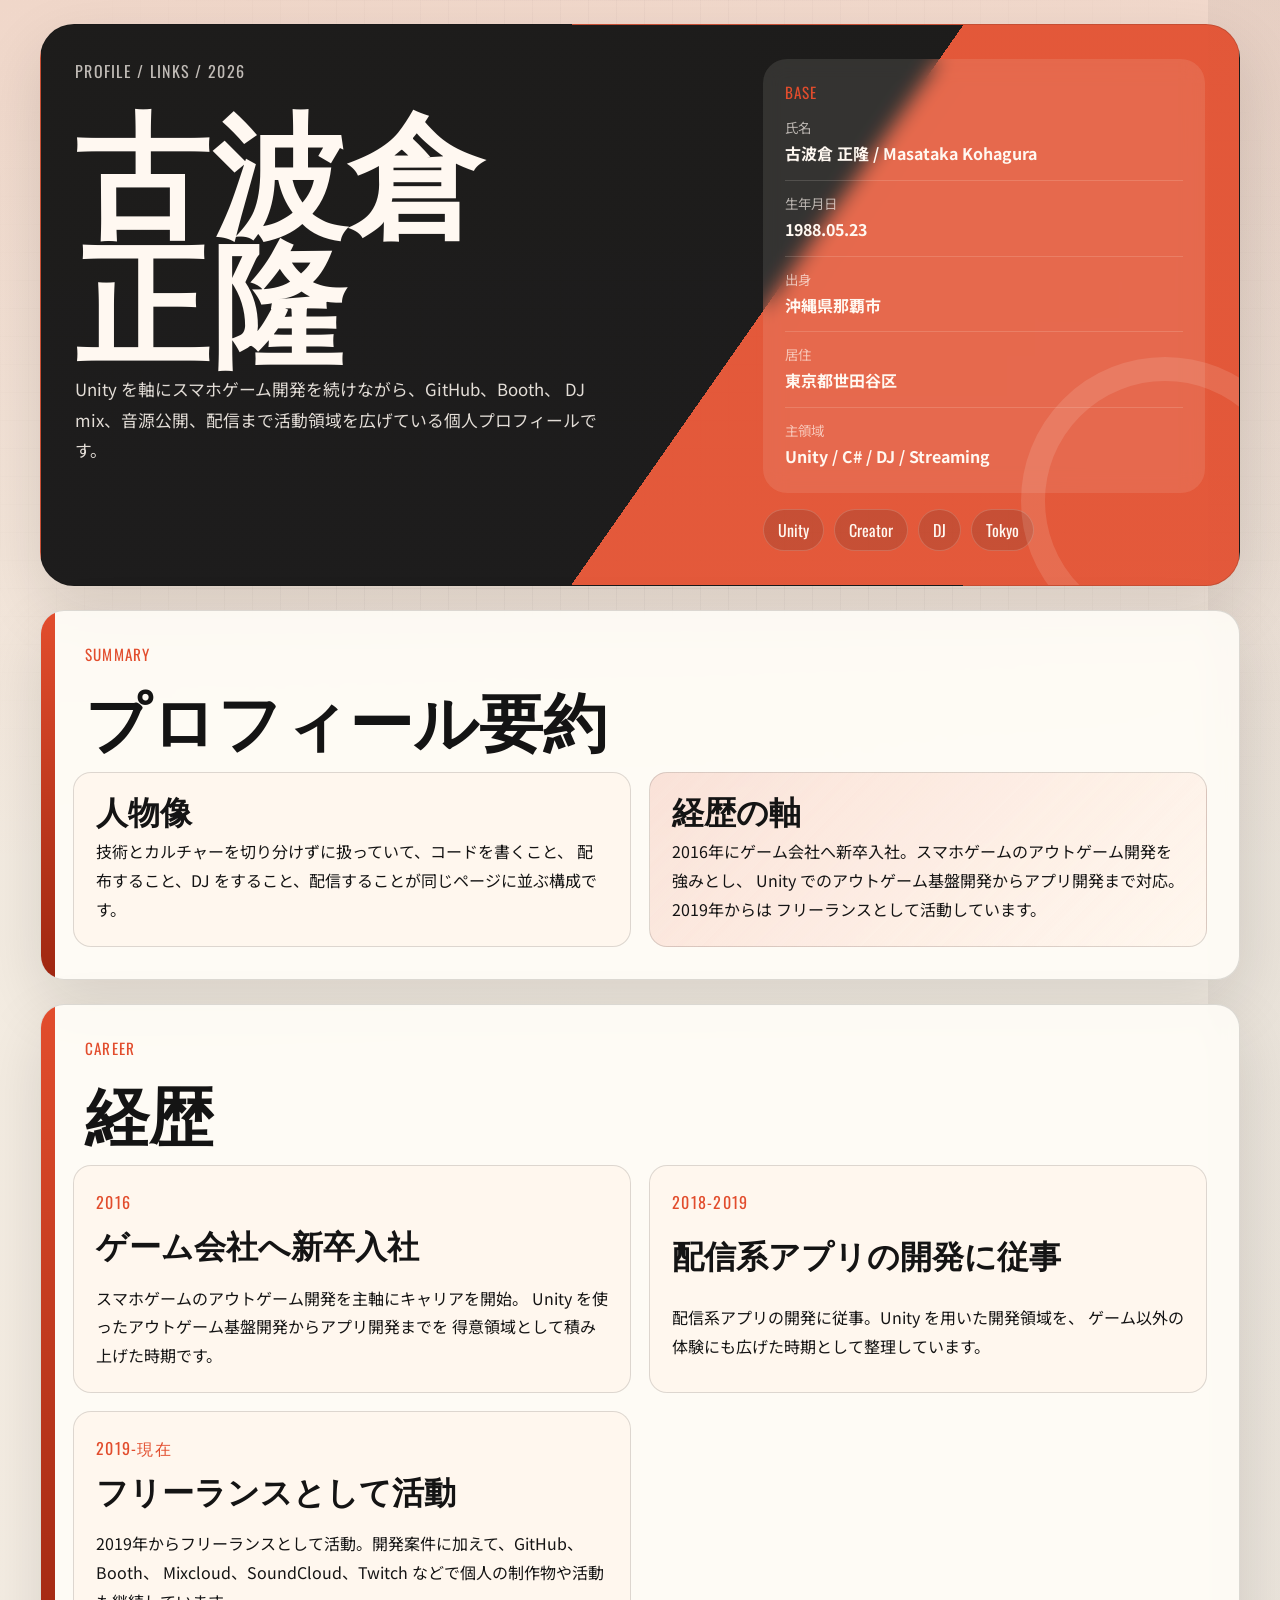
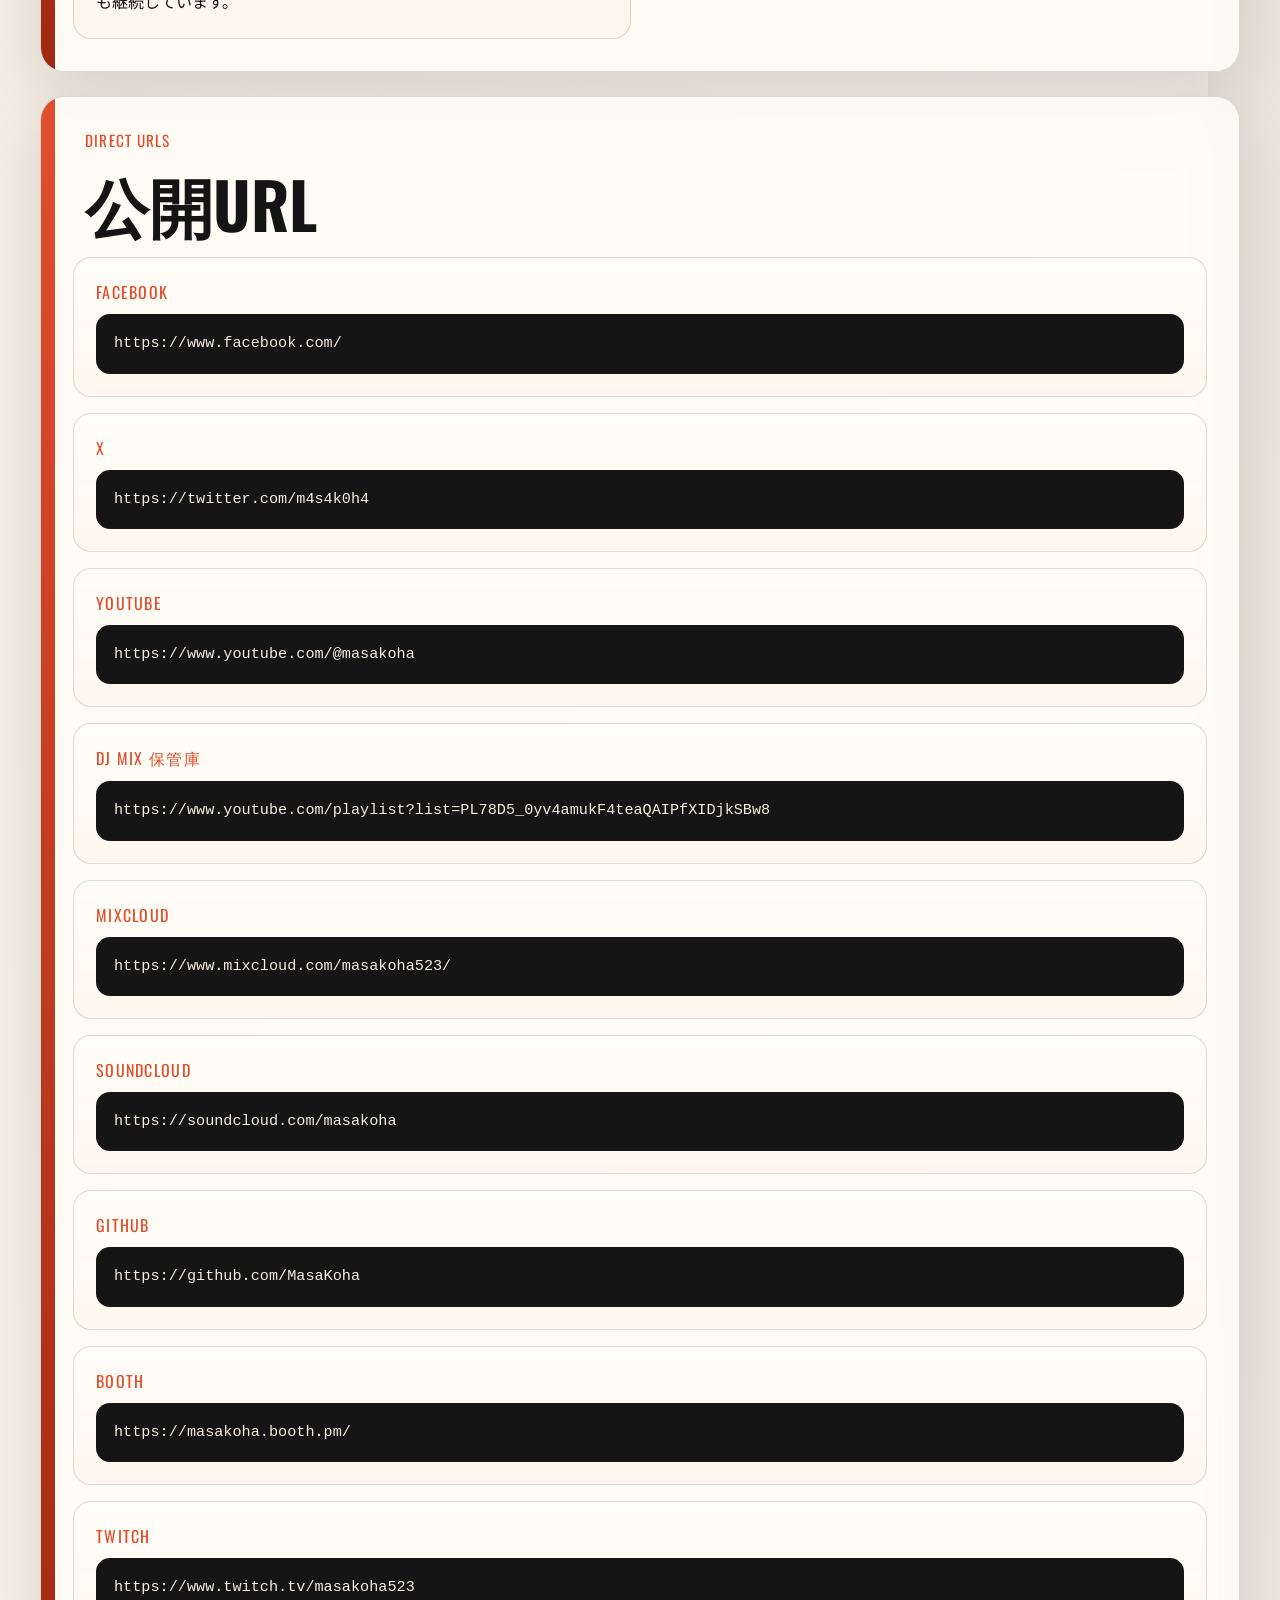
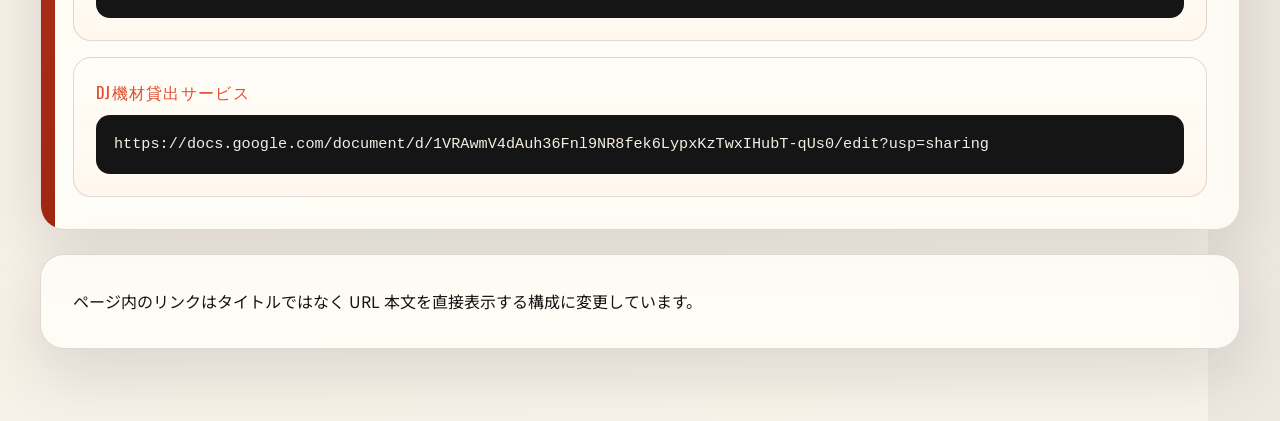
==== index.html @ 9b164da9 "Remove company names from career copy" ====
<!DOCTYPE html>
<html lang="ja">
  <head>
    <meta charset="UTF-8" />
    <meta name="viewport" content="width=device-width, initial-scale=1.0" />
    <title>古波倉正隆 | Profile & URLs</title>
    <meta
      name="description"
      content="古波倉正隆さんのプロフィール、経歴、公開URLを直接掲載したシングルページです。"
    />
    <link rel="preconnect" href="https://fonts.googleapis.com" />
    <link rel="preconnect" href="https://fonts.gstatic.com" crossorigin />
    <link
      href="https://fonts.googleapis.com/css2?family=Oswald:wght@400;500;700&family=Noto+Sans+JP:wght@400;500;700&display=swap"
      rel="stylesheet"
    />
    <script>
      document.documentElement.classList.add("js-motion");
    </script>
    <link rel="stylesheet" href="./styles.css" />
  </head>
  <body>
    <div class="page-shell">
      <header class="hero reveal">
        <div class="hero-mark">
          <p class="hero-kicker">PROFILE / LINKS / 2026</p>
          <h1>古波倉<br />正隆</h1>
          <p class="hero-copy">
            Unity を軸にスマホゲーム開発を続けながら、GitHub、Booth、
            DJ mix、音源公開、配信まで活動領域を広げている個人プロフィールです。
          </p>
        </div>
        <div class="hero-side">
          <div class="fact-panel">
            <p class="panel-label">Base</p>
            <ul class="fact-list">
              <li><span>氏名</span><strong>古波倉 正隆 / Masataka Kohagura</strong></li>
              <li><span>生年月日</span><strong>1988.05.23</strong></li>
              <li><span>出身</span><strong>沖縄県那覇市</strong></li>
              <li><span>居住</span><strong>東京都世田谷区</strong></li>
              <li><span>主領域</span><strong>Unity / C# / DJ / Streaming</strong></li>
            </ul>
          </div>
          <div class="badge-row" aria-label="活動タグ">
            <span>Unity</span>
            <span>Creator</span>
            <span>DJ</span>
            <span>Tokyo</span>
          </div>
        </div>
      </header>

      <main>
        <section class="split-section reveal">
          <div class="section-heading">
            <p class="panel-label">Summary</p>
            <h2>プロフィール要約</h2>
          </div>
          <div class="summary-blocks">
            <article class="note-card">
              <h3>人物像</h3>
              <p>
                技術とカルチャーを切り分けずに扱っていて、コードを書くこと、
                配布すること、DJ をすること、配信することが同じページに並ぶ構成です。
              </p>
            </article>
            <article class="note-card accent-card">
              <h3>経歴の軸</h3>
              <p>
                2016年にゲーム会社へ新卒入社。スマホゲームのアウトゲーム開発を強みとし、
                Unity でのアウトゲーム基盤開発からアプリ開発まで対応。2019年からは
                フリーランスとして活動しています。
              </p>
            </article>
          </div>
        </section>

        <section id="career" class="career-section reveal">
          <div class="section-heading">
            <p class="panel-label">Career</p>
            <h2>経歴</h2>
          </div>
          <div class="career-grid">
            <article class="career-card">
              <p class="career-year">2016</p>
              <h3>ゲーム会社へ新卒入社</h3>
              <p>
                スマホゲームのアウトゲーム開発を主軸にキャリアを開始。
                Unity を使ったアウトゲーム基盤開発からアプリ開発までを
                得意領域として積み上げた時期です。
              </p>
            </article>
            <article class="career-card">
              <p class="career-year">2018-2019</p>
              <h3>配信系アプリの開発に従事</h3>
              <p>
                配信系アプリの開発に従事。Unity を用いた開発領域を、
                ゲーム以外の体験にも広げた時期として整理しています。
              </p>
            </article>
            <article class="career-card">
              <p class="career-year">2019-現在</p>
              <h3>フリーランスとして活動</h3>
              <p>
                2019年からフリーランスとして活動。開発案件に加えて、GitHub、Booth、
                Mixcloud、SoundCloud、Twitch などで個人の制作物や活動も継続しています。
              </p>
            </article>
          </div>
        </section>

        <section id="urls" class="url-section reveal">
          <div class="section-heading">
            <p class="panel-label">Direct URLs</p>
            <h2>公開URL</h2>
          </div>
          <div class="url-list">
            <article class="url-card">
              <p class="url-label">Facebook</p>
              <a href="https://www.facebook.com/" target="_blank" rel="noreferrer">
                https://www.facebook.com/
              </a>
            </article>
            <article class="url-card">
              <p class="url-label">X</p>
              <a href="https://twitter.com/m4s4k0h4" target="_blank" rel="noreferrer">
                https://twitter.com/m4s4k0h4
              </a>
            </article>
            <article class="url-card">
              <p class="url-label">YouTube</p>
              <a href="https://www.youtube.com/@masakoha" target="_blank" rel="noreferrer">
                https://www.youtube.com/@masakoha
              </a>
            </article>
            <article class="url-card">
              <p class="url-label">DJ mix 保管庫</p>
              <a
                href="https://www.youtube.com/playlist?list=PL78D5_0yv4amukF4teaQAIPfXIDjkSBw8"
                target="_blank"
                rel="noreferrer"
              >
                https://www.youtube.com/playlist?list=PL78D5_0yv4amukF4teaQAIPfXIDjkSBw8
              </a>
            </article>
            <article class="url-card">
              <p class="url-label">Mixcloud</p>
              <a href="https://www.mixcloud.com/masakoha523/" target="_blank" rel="noreferrer">
                https://www.mixcloud.com/masakoha523/
              </a>
            </article>
            <article class="url-card">
              <p class="url-label">SoundCloud</p>
              <a href="https://soundcloud.com/masakoha" target="_blank" rel="noreferrer">
                https://soundcloud.com/masakoha
              </a>
            </article>
            <article class="url-card">
              <p class="url-label">GitHub</p>
              <a href="https://github.com/MasaKoha" target="_blank" rel="noreferrer">
                https://github.com/MasaKoha
              </a>
            </article>
            <article class="url-card">
              <p class="url-label">Booth</p>
              <a href="https://masakoha.booth.pm/" target="_blank" rel="noreferrer">
                https://masakoha.booth.pm/
              </a>
            </article>
            <article class="url-card">
              <p class="url-label">Twitch</p>
              <a href="https://www.twitch.tv/masakoha523" target="_blank" rel="noreferrer">
                https://www.twitch.tv/masakoha523
              </a>
            </article>
            <article class="url-card">
              <p class="url-label">DJ機材貸出サービス</p>
              <a
                href="https://docs.google.com/document/d/1VRAwmV4dAuh36Fnl9NR8fek6LypxKzTwxIHubT-qUs0/edit?usp=sharing"
                target="_blank"
                rel="noreferrer"
              >
                https://docs.google.com/document/d/1VRAwmV4dAuh36Fnl9NR8fek6LypxKzTwxIHubT-qUs0/edit?usp=sharing
              </a>
            </article>
          </div>
        </section>
      </main>

      <footer class="footer reveal">
        <p>ページ内のリンクはタイトルではなく URL 本文を直接表示する構成に変更しています。</p>
      </footer>
    </div>

    <script src="./script.js"></script>
  </body>
</html>
---- styles.css ----
:root {
  --bg: #f2eadf;
  --paper: #fff7ee;
  --paper-strong: #fffdf8;
  --ink: #141414;
  --muted: #4f4a44;
  --line: rgba(20, 20, 20, 0.14);
  --signal: #e24d2d;
  --signal-dark: #9f2711;
  --shadow: 0 24px 64px rgba(20, 20, 20, 0.12);
  --radius-xl: 34px;
  --radius-lg: 24px;
  --radius-md: 18px;
}

* {
  box-sizing: border-box;
}

html {
  scroll-behavior: smooth;
}

body {
  margin: 0;
  min-height: 100vh;
  font-family: "Noto Sans JP", sans-serif;
  color: var(--ink);
  background:
    linear-gradient(90deg, transparent 0, transparent calc(100% - 72px), rgba(20, 20, 20, 0.05) calc(100% - 72px), rgba(20, 20, 20, 0.05) 100%),
    linear-gradient(180deg, rgba(226, 77, 45, 0.12), transparent 24%),
    linear-gradient(135deg, var(--bg), #f9f3eb);
}

body::before {
  content: "";
  position: fixed;
  inset: 0;
  background:
    linear-gradient(rgba(20, 20, 20, 0.03) 1px, transparent 1px),
    linear-gradient(90deg, rgba(20, 20, 20, 0.03) 1px, transparent 1px);
  background-size: 28px 28px;
  mask-image: radial-gradient(circle at center, black 42%, transparent 92%);
  pointer-events: none;
}

a {
  color: inherit;
}

.page-shell {
  width: min(1200px, calc(100% - 32px));
  margin: 0 auto;
  padding: 24px 0 72px;
}

.js-motion .reveal {
  opacity: 0;
  transform: translateY(28px);
  transition:
    opacity 700ms ease,
    transform 700ms ease;
}

.js-motion .reveal.is-visible {
  opacity: 1;
  transform: translateY(0);
}

.hero,
.split-section,
.career-section,
.url-section,
.footer {
  position: relative;
  overflow: hidden;
  border: 1px solid var(--line);
  box-shadow: var(--shadow);
}

.hero {
  display: grid;
  grid-template-columns: minmax(0, 1.2fr) minmax(300px, 0.8fr);
  gap: 24px;
  padding: 34px;
  border-radius: var(--radius-xl);
  background:
    linear-gradient(125deg, rgba(20, 20, 20, 0.96) 0 58%, rgba(226, 77, 45, 0.92) 58% 100%);
  color: #fff8f1;
}

.hero::after {
  content: "";
  position: absolute;
  right: -70px;
  bottom: -60px;
  width: 240px;
  height: 240px;
  border: 24px solid rgba(255, 248, 241, 0.12);
  border-radius: 50%;
}

.hero-mark {
  display: grid;
  gap: 18px;
  align-content: start;
}

.hero-kicker,
.panel-label,
.career-year,
.url-label {
  margin: 0;
  font-family: "Oswald", sans-serif;
  letter-spacing: 0.08em;
  text-transform: uppercase;
}

.hero-kicker {
  font-size: 1rem;
  color: rgba(255, 248, 241, 0.72);
}

h1,
h2,
h3 {
  margin: 0;
  font-family: "Oswald", sans-serif;
  line-height: 0.95;
  text-transform: uppercase;
}

h1 {
  font-size: clamp(4rem, 12vw, 8.4rem);
  letter-spacing: 0.02em;
}

h2 {
  font-size: clamp(2.2rem, 6vw, 4rem);
}

h3 {
  font-size: clamp(1.3rem, 2.5vw, 2rem);
}

.hero-copy,
.fact-list strong,
.note-card p,
.career-card p,
.url-card a,
.footer p {
  margin: 0;
  line-height: 1.8;
}

.hero-copy {
  max-width: 34rem;
  font-size: 1.05rem;
  color: rgba(255, 248, 241, 0.88);
}

.hero-side {
  display: grid;
  align-content: start;
  gap: 16px;
}

.fact-panel {
  padding: 22px;
  border-radius: var(--radius-lg);
  background: rgba(255, 248, 241, 0.1);
  backdrop-filter: blur(10px);
}

.panel-label {
  margin-bottom: 14px;
  font-size: 0.95rem;
  color: var(--signal);
}

.fact-list {
  margin: 0;
  padding: 0;
  list-style: none;
  display: grid;
  gap: 12px;
}

.fact-list li {
  display: grid;
  gap: 2px;
  padding-top: 12px;
  border-top: 1px solid rgba(255, 248, 241, 0.15);
}

.fact-list li:first-child {
  padding-top: 0;
  border-top: 0;
}

.fact-list span {
  font-size: 0.84rem;
  color: rgba(255, 248, 241, 0.66);
}

.badge-row {
  display: flex;
  flex-wrap: wrap;
  gap: 10px;
}

.badge-row span {
  display: inline-flex;
  align-items: center;
  min-height: 36px;
  padding: 8px 14px;
  border: 1px solid rgba(255, 248, 241, 0.18);
  border-radius: 999px;
  background: rgba(20, 20, 20, 0.14);
  font-family: "Oswald", sans-serif;
}

main {
  margin-top: 24px;
  display: grid;
  gap: 24px;
}

.split-section,
.career-section,
.url-section,
.footer {
  padding: 32px;
  border-radius: var(--radius-lg);
  background: rgba(255, 253, 248, 0.88);
  backdrop-filter: blur(8px);
}

.split-section::before,
.career-section::before,
.url-section::before {
  content: "";
  position: absolute;
  top: 0;
  left: 0;
  width: 14px;
  height: 100%;
  background: linear-gradient(180deg, var(--signal), var(--signal-dark));
}

.section-heading {
  display: grid;
  gap: 8px;
  margin-bottom: 24px;
  padding-left: 12px;
}

.summary-blocks,
.career-grid {
  display: grid;
  grid-template-columns: repeat(2, minmax(0, 1fr));
  gap: 18px;
}

.note-card,
.career-card,
.url-card {
  padding: 22px;
  border: 1px solid var(--line);
  border-radius: var(--radius-md);
  background: var(--paper);
}

.accent-card {
  background:
    linear-gradient(135deg, rgba(226, 77, 45, 0.14), rgba(255, 247, 238, 1));
}

.note-card h3,
.career-card h3 {
  margin-bottom: 12px;
}

.career-card {
  display: grid;
  gap: 12px;
}

.career-year {
  font-size: 1rem;
  color: var(--signal);
}

.url-list {
  display: grid;
  gap: 16px;
}

.url-card {
  display: grid;
  gap: 10px;
  background:
    linear-gradient(180deg, var(--paper-strong), rgba(255, 247, 238, 0.94));
}

.url-label {
  font-size: 1rem;
  color: var(--signal);
}

.url-card a {
  display: block;
  padding: 16px 18px;
  border-radius: 14px;
  background: #151515;
  color: #f6ede2;
  font-family: ui-monospace, SFMono-Regular, Menlo, Monaco, Consolas, "Liberation Mono",
    "Courier New", monospace;
  font-size: 0.95rem;
  text-decoration: none;
  overflow-wrap: anywhere;
  transition:
    transform 180ms ease,
    background-color 180ms ease;
}

.url-card a:hover {
  transform: translateY(-2px);
  background: #272727;
}

.footer {
  margin-top: 24px;
}

@media (max-width: 960px) {
  .page-shell {
    width: min(100% - 20px, 1200px);
    padding-top: 20px;
  }

  .hero {
    grid-template-columns: 1fr;
  }

  .summary-blocks,
  .career-grid {
    grid-template-columns: 1fr;
  }
}

@media (max-width: 640px) {
  .hero,
  .split-section,
  .career-section,
  .url-section,
  .footer {
    padding: 22px;
    border-radius: 22px;
  }

  h1 {
    font-size: clamp(3.2rem, 24vw, 5rem);
  }

  h2 {
    font-size: clamp(1.9rem, 12vw, 2.8rem);
  }

  .hero::after {
    width: 160px;
    height: 160px;
    right: -48px;
    bottom: -42px;
    border-width: 16px;
  }

  .url-card a {
    padding: 14px;
    font-size: 0.88rem;
  }
}
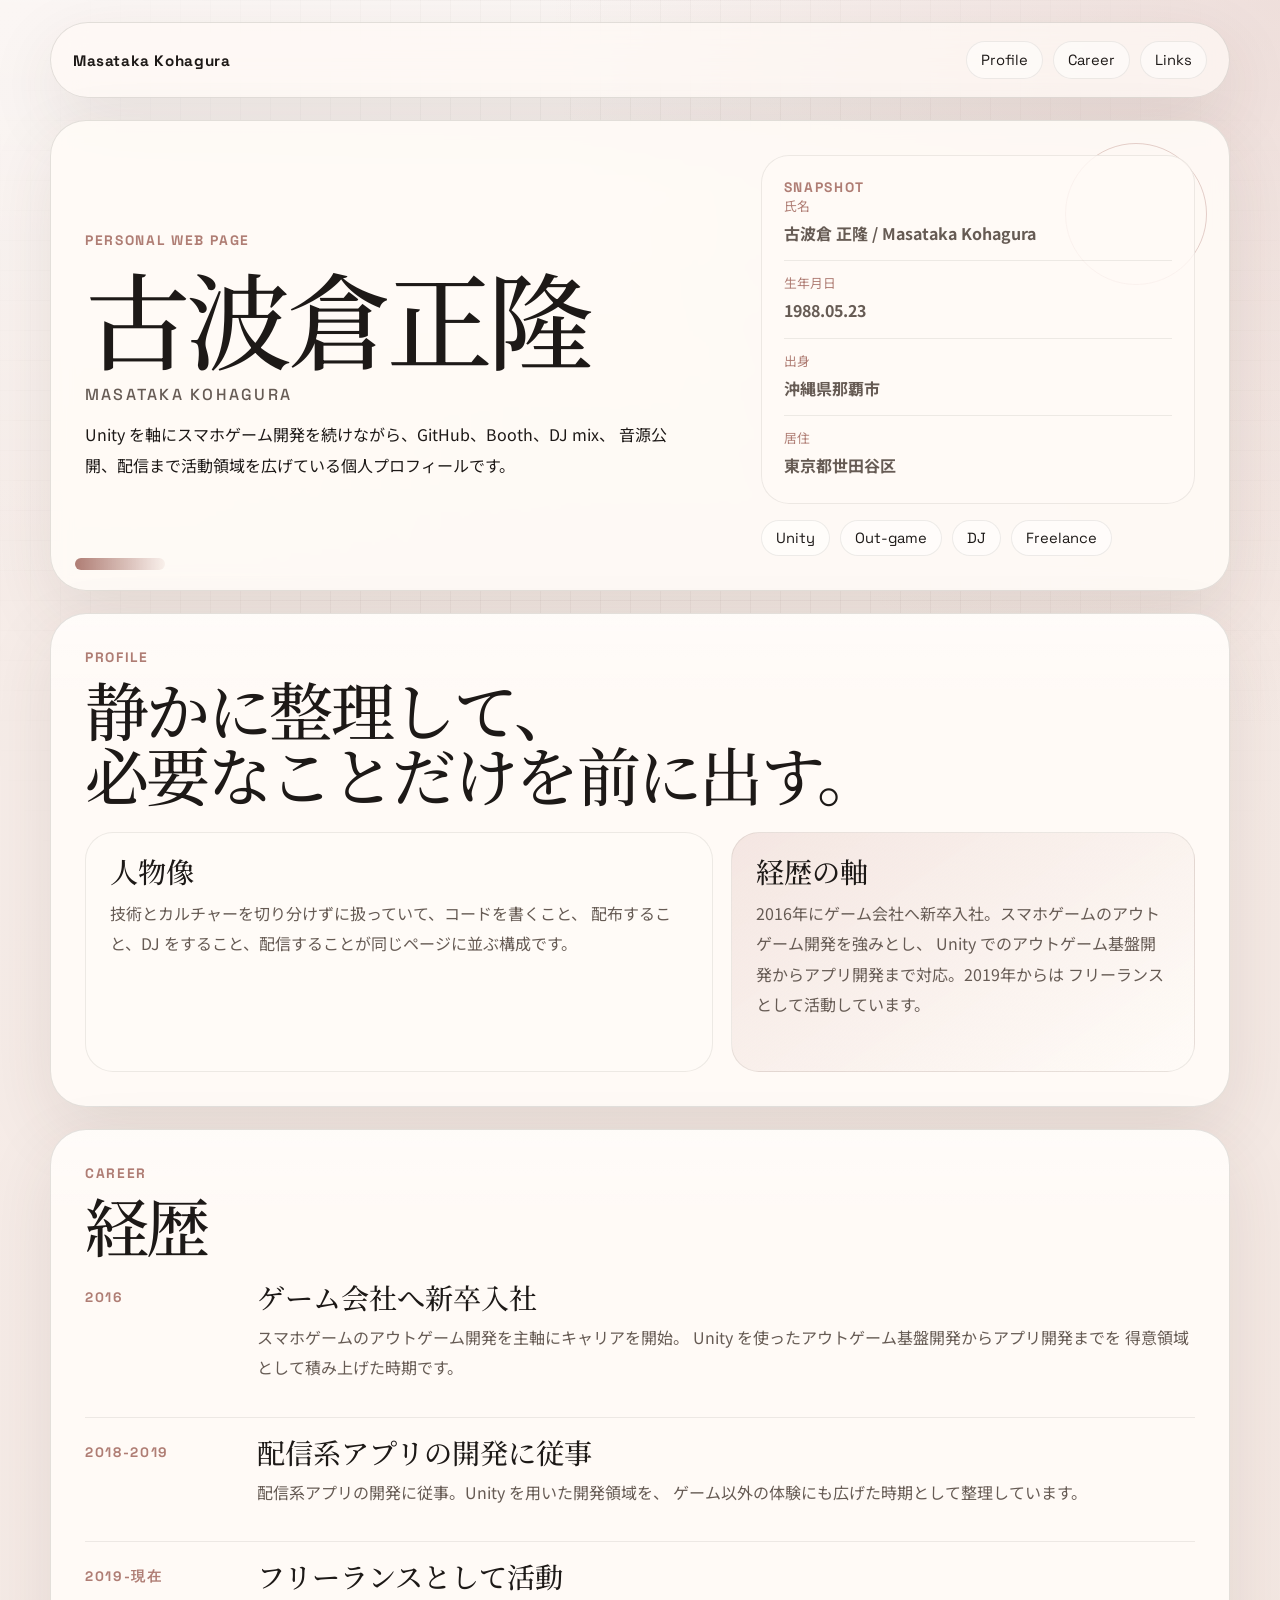
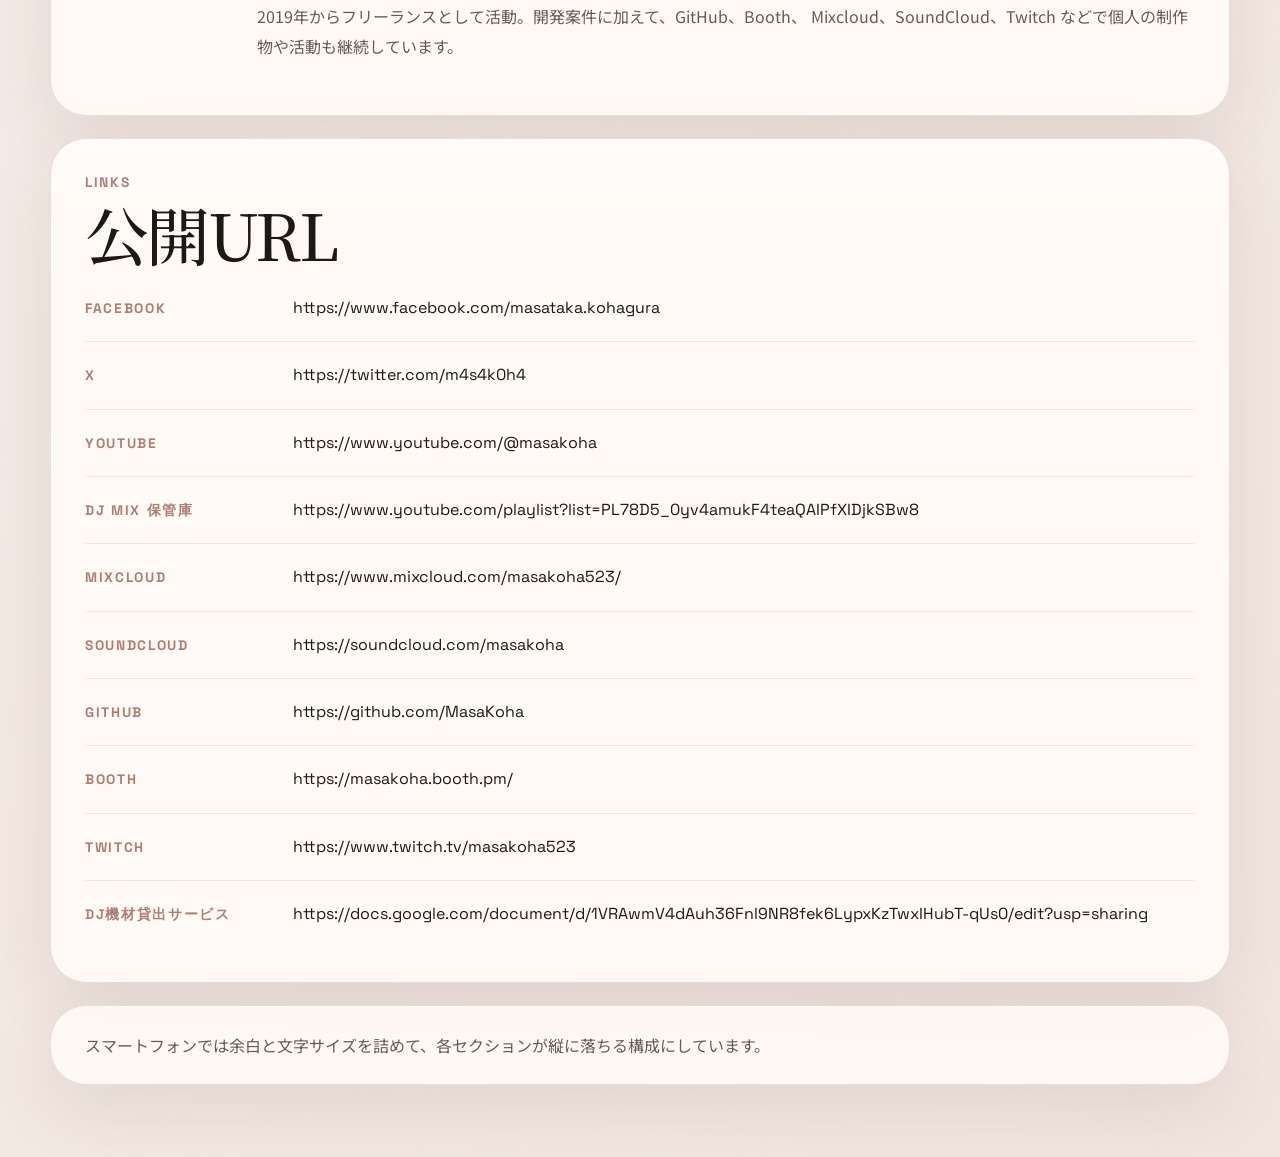
==== commit 45d8391f: "Refresh site design for desktop and mobile" ====
--- a/index.html
+++ b/index.html
@@ -11,7 +11,7 @@
     <link rel="preconnect" href="https://fonts.googleapis.com" />
     <link rel="preconnect" href="https://fonts.gstatic.com" crossorigin />
     <link
-      href="https://fonts.googleapis.com/css2?family=Oswald:wght@400;500;700&family=Noto+Sans+JP:wght@400;500;700&display=swap"
+      href="https://fonts.googleapis.com/css2?family=Space+Grotesk:wght@400;500;700&family=Noto+Serif+JP:wght@400;500;700&family=Noto+Sans+JP:wght@400;500;700&display=swap"
       rel="stylesheet"
     />
     <script>
@@ -21,50 +21,60 @@
   </head>
   <body>
     <div class="page-shell">
-      <header class="hero reveal">
-        <div class="hero-mark">
-          <p class="hero-kicker">PROFILE / LINKS / 2026</p>
-          <h1>古波倉<br />正隆</h1>
-          <p class="hero-copy">
-            Unity を軸にスマホゲーム開発を続けながら、GitHub、Booth、
-            DJ mix、音源公開、配信まで活動領域を広げている個人プロフィールです。
-          </p>
-        </div>
-        <div class="hero-side">
-          <div class="fact-panel">
-            <p class="panel-label">Base</p>
-            <ul class="fact-list">
-              <li><span>氏名</span><strong>古波倉 正隆 / Masataka Kohagura</strong></li>
-              <li><span>生年月日</span><strong>1988.05.23</strong></li>
-              <li><span>出身</span><strong>沖縄県那覇市</strong></li>
-              <li><span>居住</span><strong>東京都世田谷区</strong></li>
-              <li><span>主領域</span><strong>Unity / C# / DJ / Streaming</strong></li>
-            </ul>
-          </div>
-          <div class="badge-row" aria-label="活動タグ">
-            <span>Unity</span>
-            <span>Creator</span>
-            <span>DJ</span>
-            <span>Tokyo</span>
-          </div>
-        </div>
+      <header class="topbar reveal">
+        <a class="brand" href="#top">Masataka Kohagura</a>
+        <nav class="topnav" aria-label="Section navigation">
+          <a href="#profile">Profile</a>
+          <a href="#career">Career</a>
+          <a href="#links">Links</a>
+        </nav>
       </header>
 
-      <main>
-        <section class="split-section reveal">
-          <div class="section-heading">
-            <p class="panel-label">Summary</p>
-            <h2>プロフィール要約</h2>
-          </div>
-          <div class="summary-blocks">
-            <article class="note-card">
+      <main id="top">
+        <section class="hero reveal">
+          <div class="hero-copy">
+            <p class="eyebrow">Personal Web Page</p>
+            <h1>古波倉正隆</h1>
+            <p class="hero-subtitle">Masataka Kohagura</p>
+            <p class="hero-text">
+              Unity を軸にスマホゲーム開発を続けながら、GitHub、Booth、DJ mix、
+              音源公開、配信まで活動領域を広げている個人プロフィールです。
+            </p>
+          </div>
+
+          <div class="hero-aside">
+            <article class="snapshot-card">
+              <p class="section-tag">Snapshot</p>
+              <ul class="snapshot-list">
+                <li><span>氏名</span><strong>古波倉 正隆 / Masataka Kohagura</strong></li>
+                <li><span>生年月日</span><strong>1988.05.23</strong></li>
+                <li><span>出身</span><strong>沖縄県那覇市</strong></li>
+                <li><span>居住</span><strong>東京都世田谷区</strong></li>
+              </ul>
+            </article>
+            <div class="chip-row" aria-label="Activity tags">
+              <span>Unity</span>
+              <span>Out-game</span>
+              <span>DJ</span>
+              <span>Freelance</span>
+            </div>
+          </div>
+        </section>
+
+        <section id="profile" class="section reveal">
+          <div class="section-head">
+            <p class="eyebrow">Profile</p>
+            <h2>静かに整理して、<br />必要なことだけを前に出す。</h2>
+          </div>
+          <div class="profile-grid">
+            <article class="info-card large">
               <h3>人物像</h3>
               <p>
                 技術とカルチャーを切り分けずに扱っていて、コードを書くこと、
                 配布すること、DJ をすること、配信することが同じページに並ぶ構成です。
               </p>
             </article>
-            <article class="note-card accent-card">
+            <article class="info-card accent">
               <h3>経歴の軸</h3>
               <p>
                 2016年にゲーム会社へ新卒入社。スマホゲームのアウトゲーム開発を強みとし、
@@ -75,66 +85,72 @@
           </div>
         </section>
 
-        <section id="career" class="career-section reveal">
-          <div class="section-heading">
-            <p class="panel-label">Career</p>
+        <section id="career" class="section reveal">
+          <div class="section-head">
+            <p class="eyebrow">Career</p>
             <h2>経歴</h2>
           </div>
-          <div class="career-grid">
-            <article class="career-card">
-              <p class="career-year">2016</p>
-              <h3>ゲーム会社へ新卒入社</h3>
-              <p>
-                スマホゲームのアウトゲーム開発を主軸にキャリアを開始。
-                Unity を使ったアウトゲーム基盤開発からアプリ開発までを
-                得意領域として積み上げた時期です。
-              </p>
-            </article>
-            <article class="career-card">
-              <p class="career-year">2018-2019</p>
-              <h3>配信系アプリの開発に従事</h3>
-              <p>
-                配信系アプリの開発に従事。Unity を用いた開発領域を、
-                ゲーム以外の体験にも広げた時期として整理しています。
-              </p>
-            </article>
-            <article class="career-card">
-              <p class="career-year">2019-現在</p>
-              <h3>フリーランスとして活動</h3>
-              <p>
-                2019年からフリーランスとして活動。開発案件に加えて、GitHub、Booth、
-                Mixcloud、SoundCloud、Twitch などで個人の制作物や活動も継続しています。
-              </p>
-            </article>
-          </div>
-        </section>
-
-        <section id="urls" class="url-section reveal">
-          <div class="section-heading">
-            <p class="panel-label">Direct URLs</p>
+          <div class="timeline">
+            <article class="timeline-item">
+              <p class="timeline-year">2016</p>
+              <div class="timeline-body">
+                <h3>ゲーム会社へ新卒入社</h3>
+                <p>
+                  スマホゲームのアウトゲーム開発を主軸にキャリアを開始。
+                  Unity を使ったアウトゲーム基盤開発からアプリ開発までを
+                  得意領域として積み上げた時期です。
+                </p>
+              </div>
+            </article>
+            <article class="timeline-item">
+              <p class="timeline-year">2018-2019</p>
+              <div class="timeline-body">
+                <h3>配信系アプリの開発に従事</h3>
+                <p>
+                  配信系アプリの開発に従事。Unity を用いた開発領域を、
+                  ゲーム以外の体験にも広げた時期として整理しています。
+                </p>
+              </div>
+            </article>
+            <article class="timeline-item">
+              <p class="timeline-year">2019-現在</p>
+              <div class="timeline-body">
+                <h3>フリーランスとして活動</h3>
+                <p>
+                  2019年からフリーランスとして活動。開発案件に加えて、GitHub、Booth、
+                  Mixcloud、SoundCloud、Twitch などで個人の制作物や活動も継続しています。
+                </p>
+              </div>
+            </article>
+          </div>
+        </section>
+
+        <section id="links" class="section reveal">
+          <div class="section-head">
+            <p class="eyebrow">Links</p>
             <h2>公開URL</h2>
           </div>
-          <div class="url-list">
-            <article class="url-card">
-              <p class="url-label">Facebook</p>
-              <a href="https://www.facebook.com/" target="_blank" rel="noreferrer">
-                https://www.facebook.com/
-              </a>
-            </article>
-            <article class="url-card">
-              <p class="url-label">X</p>
+          <div class="directory">
+            <article class="directory-row">
+              <p class="directory-label">Facebook</p>
+              <a href="https://www.facebook.com/masataka.kohagura" target="_blank" rel="noreferrer">
+                https://www.facebook.com/masataka.kohagura
+              </a>
+            </article>
+            <article class="directory-row">
+              <p class="directory-label">X</p>
               <a href="https://twitter.com/m4s4k0h4" target="_blank" rel="noreferrer">
                 https://twitter.com/m4s4k0h4
               </a>
             </article>
-            <article class="url-card">
-              <p class="url-label">YouTube</p>
+            <article class="directory-row">
+              <p class="directory-label">YouTube</p>
               <a href="https://www.youtube.com/@masakoha" target="_blank" rel="noreferrer">
                 https://www.youtube.com/@masakoha
               </a>
             </article>
-            <article class="url-card">
-              <p class="url-label">DJ mix 保管庫</p>
+            <article class="directory-row">
+              <p class="directory-label">DJ mix 保管庫</p>
               <a
                 href="https://www.youtube.com/playlist?list=PL78D5_0yv4amukF4teaQAIPfXIDjkSBw8"
                 target="_blank"
@@ -143,38 +159,38 @@
                 https://www.youtube.com/playlist?list=PL78D5_0yv4amukF4teaQAIPfXIDjkSBw8
               </a>
             </article>
-            <article class="url-card">
-              <p class="url-label">Mixcloud</p>
+            <article class="directory-row">
+              <p class="directory-label">Mixcloud</p>
               <a href="https://www.mixcloud.com/masakoha523/" target="_blank" rel="noreferrer">
                 https://www.mixcloud.com/masakoha523/
               </a>
             </article>
-            <article class="url-card">
-              <p class="url-label">SoundCloud</p>
+            <article class="directory-row">
+              <p class="directory-label">SoundCloud</p>
               <a href="https://soundcloud.com/masakoha" target="_blank" rel="noreferrer">
                 https://soundcloud.com/masakoha
               </a>
             </article>
-            <article class="url-card">
-              <p class="url-label">GitHub</p>
+            <article class="directory-row">
+              <p class="directory-label">GitHub</p>
               <a href="https://github.com/MasaKoha" target="_blank" rel="noreferrer">
                 https://github.com/MasaKoha
               </a>
             </article>
-            <article class="url-card">
-              <p class="url-label">Booth</p>
+            <article class="directory-row">
+              <p class="directory-label">Booth</p>
               <a href="https://masakoha.booth.pm/" target="_blank" rel="noreferrer">
                 https://masakoha.booth.pm/
               </a>
             </article>
-            <article class="url-card">
-              <p class="url-label">Twitch</p>
+            <article class="directory-row">
+              <p class="directory-label">Twitch</p>
               <a href="https://www.twitch.tv/masakoha523" target="_blank" rel="noreferrer">
                 https://www.twitch.tv/masakoha523
               </a>
             </article>
-            <article class="url-card">
-              <p class="url-label">DJ機材貸出サービス</p>
+            <article class="directory-row">
+              <p class="directory-label">DJ機材貸出サービス</p>
               <a
                 href="https://docs.google.com/document/d/1VRAwmV4dAuh36Fnl9NR8fek6LypxKzTwxIHubT-qUs0/edit?usp=sharing"
                 target="_blank"
@@ -188,7 +204,7 @@
       </main>
 
       <footer class="footer reveal">
-        <p>ページ内のリンクはタイトルではなく URL 本文を直接表示する構成に変更しています。</p>
+        <p>スマートフォンでは余白と文字サイズを詰めて、各セクションが縦に落ちる構成にしています。</p>
       </footer>
     </div>
 
--- a/styles.css
+++ b/styles.css
@@ -1,16 +1,17 @@
 :root {
-  --bg: #f2eadf;
-  --paper: #fff7ee;
-  --paper-strong: #fffdf8;
-  --ink: #141414;
-  --muted: #4f4a44;
-  --line: rgba(20, 20, 20, 0.14);
-  --signal: #e24d2d;
-  --signal-dark: #9f2711;
-  --shadow: 0 24px 64px rgba(20, 20, 20, 0.12);
-  --radius-xl: 34px;
-  --radius-lg: 24px;
-  --radius-md: 18px;
+  --bg: #f7eeea;
+  --bg-soft: #f2e5df;
+  --paper: rgba(255, 251, 247, 0.9);
+  --paper-strong: #fffaf6;
+  --ink: #1d1917;
+  --muted: #665b54;
+  --line: rgba(29, 25, 23, 0.12);
+  --accent: #d8b4ae;
+  --accent-strong: #af7d74;
+  --shadow: 0 24px 70px rgba(69, 46, 38, 0.1);
+  --radius-xl: 36px;
+  --radius-lg: 28px;
+  --radius-md: 20px;
 }
 
 * {
@@ -27,9 +28,9 @@
   font-family: "Noto Sans JP", sans-serif;
   color: var(--ink);
   background:
-    linear-gradient(90deg, transparent 0, transparent calc(100% - 72px), rgba(20, 20, 20, 0.05) calc(100% - 72px), rgba(20, 20, 20, 0.05) 100%),
-    linear-gradient(180deg, rgba(226, 77, 45, 0.12), transparent 24%),
-    linear-gradient(135deg, var(--bg), #f9f3eb);
+    radial-gradient(circle at top right, rgba(216, 180, 174, 0.34), transparent 24%),
+    linear-gradient(180deg, rgba(255, 255, 255, 0.5), transparent 22%),
+    linear-gradient(135deg, var(--bg), var(--bg-soft));
 }
 
 body::before {
@@ -37,10 +38,10 @@
   position: fixed;
   inset: 0;
   background:
-    linear-gradient(rgba(20, 20, 20, 0.03) 1px, transparent 1px),
-    linear-gradient(90deg, rgba(20, 20, 20, 0.03) 1px, transparent 1px);
-  background-size: 28px 28px;
-  mask-image: radial-gradient(circle at center, black 42%, transparent 92%);
+    linear-gradient(rgba(29, 25, 23, 0.035) 1px, transparent 1px),
+    linear-gradient(90deg, rgba(29, 25, 23, 0.035) 1px, transparent 1px);
+  background-size: 30px 30px;
+  mask-image: radial-gradient(circle at center, black 44%, transparent 94%);
   pointer-events: none;
 }
 
@@ -49,9 +50,9 @@
 }
 
 .page-shell {
-  width: min(1200px, calc(100% - 32px));
+  width: min(1180px, calc(100% - 32px));
   margin: 0 auto;
-  padding: 24px 0 72px;
+  padding: 22px 0 72px;
 }
 
 .js-motion .reveal {
@@ -67,118 +68,200 @@
   transform: translateY(0);
 }
 
+.topbar,
 .hero,
-.split-section,
-.career-section,
-.url-section,
+.section,
+.footer {
+  border: 1px solid var(--line);
+  box-shadow: var(--shadow);
+}
+
+.topbar {
+  display: flex;
+  align-items: center;
+  justify-content: space-between;
+  gap: 16px;
+  padding: 18px 22px;
+  border-radius: 999px;
+  background: rgba(255, 250, 246, 0.7);
+  backdrop-filter: blur(16px);
+}
+
+.brand,
+.topnav a,
+.eyebrow,
+.section-tag,
+.timeline-year,
+.directory-label {
+  font-family: "Space Grotesk", sans-serif;
+}
+
+.brand {
+  font-size: 0.95rem;
+  font-weight: 700;
+  text-decoration: none;
+  letter-spacing: 0.04em;
+}
+
+.topnav {
+  display: flex;
+  flex-wrap: wrap;
+  gap: 10px;
+}
+
+.topnav a {
+  display: inline-flex;
+  align-items: center;
+  min-height: 38px;
+  padding: 8px 14px;
+  border: 1px solid rgba(29, 25, 23, 0.08);
+  border-radius: 999px;
+  background: rgba(255, 255, 255, 0.52);
+  text-decoration: none;
+  font-size: 0.92rem;
+}
+
+main {
+  margin-top: 22px;
+  display: grid;
+  gap: 22px;
+}
+
+.hero,
+.section,
 .footer {
   position: relative;
   overflow: hidden;
-  border: 1px solid var(--line);
-  box-shadow: var(--shadow);
+  padding: 34px;
+  border-radius: var(--radius-xl);
+  background: var(--paper);
+  backdrop-filter: blur(10px);
 }
 
 .hero {
   display: grid;
   grid-template-columns: minmax(0, 1.2fr) minmax(300px, 0.8fr);
   gap: 24px;
-  padding: 34px;
-  border-radius: var(--radius-xl);
-  background:
-    linear-gradient(125deg, rgba(20, 20, 20, 0.96) 0 58%, rgba(226, 77, 45, 0.92) 58% 100%);
-  color: #fff8f1;
+}
+
+.hero::before {
+  content: "";
+  position: absolute;
+  top: 22px;
+  right: 22px;
+  width: 140px;
+  height: 140px;
+  border: 1px solid rgba(175, 125, 116, 0.34);
+  border-radius: 50%;
 }
 
 .hero::after {
   content: "";
   position: absolute;
-  right: -70px;
-  bottom: -60px;
-  width: 240px;
-  height: 240px;
-  border: 24px solid rgba(255, 248, 241, 0.12);
-  border-radius: 50%;
-}
-
-.hero-mark {
-  display: grid;
-  gap: 18px;
-  align-content: start;
-}
-
-.hero-kicker,
-.panel-label,
-.career-year,
-.url-label {
-  margin: 0;
-  font-family: "Oswald", sans-serif;
-  letter-spacing: 0.08em;
+  bottom: 20px;
+  left: 24px;
+  width: 90px;
+  height: 12px;
+  border-radius: 999px;
+  background: linear-gradient(90deg, var(--accent-strong), rgba(175, 125, 116, 0.08));
+}
+
+.hero-copy,
+.hero-aside {
+  position: relative;
+  z-index: 1;
+}
+
+.hero-copy {
+  display: grid;
+  gap: 14px;
+  align-content: center;
+}
+
+.eyebrow,
+.section-tag,
+.timeline-year,
+.directory-label {
+  margin: 0;
+  font-size: 0.86rem;
+  font-weight: 700;
+  letter-spacing: 0.12em;
   text-transform: uppercase;
-}
-
-.hero-kicker {
-  font-size: 1rem;
-  color: rgba(255, 248, 241, 0.72);
+  color: var(--accent-strong);
 }
 
 h1,
 h2,
 h3 {
   margin: 0;
-  font-family: "Oswald", sans-serif;
-  line-height: 0.95;
+  line-height: 1.02;
+}
+
+h1,
+h2 {
+  font-family: "Noto Serif JP", serif;
+  font-weight: 500;
+}
+
+h3 {
+  font-family: "Noto Serif JP", serif;
+  font-weight: 500;
+}
+
+h1 {
+  font-size: clamp(3.3rem, 10vw, 6.6rem);
+  letter-spacing: -0.05em;
+}
+
+h2 {
+  font-size: clamp(2rem, 5.5vw, 4rem);
+  letter-spacing: -0.04em;
+}
+
+h3 {
+  font-size: clamp(1.3rem, 2.2vw, 1.9rem);
+}
+
+.hero-subtitle {
+  margin: 0;
+  font-family: "Space Grotesk", sans-serif;
+  font-size: 1rem;
+  font-weight: 500;
+  letter-spacing: 0.14em;
   text-transform: uppercase;
-}
-
-h1 {
-  font-size: clamp(4rem, 12vw, 8.4rem);
-  letter-spacing: 0.02em;
-}
-
-h2 {
-  font-size: clamp(2.2rem, 6vw, 4rem);
-}
-
-h3 {
-  font-size: clamp(1.3rem, 2.5vw, 2rem);
-}
-
-.hero-copy,
-.fact-list strong,
-.note-card p,
-.career-card p,
-.url-card a,
+  color: var(--muted);
+}
+
+.hero-text,
+.snapshot-list strong,
+.info-card p,
+.timeline-body p,
+.directory-row a,
 .footer p {
   margin: 0;
-  line-height: 1.8;
-}
-
-.hero-copy {
-  max-width: 34rem;
-  font-size: 1.05rem;
-  color: rgba(255, 248, 241, 0.88);
-}
-
-.hero-side {
-  display: grid;
+  line-height: 1.9;
+  color: var(--muted);
+}
+
+.hero-text {
+  max-width: 38rem;
+  color: var(--ink);
+}
+
+.hero-aside {
+  display: grid;
+  gap: 16px;
   align-content: start;
-  gap: 16px;
-}
-
-.fact-panel {
+}
+
+.snapshot-card {
   padding: 22px;
   border-radius: var(--radius-lg);
-  background: rgba(255, 248, 241, 0.1);
-  backdrop-filter: blur(10px);
-}
-
-.panel-label {
-  margin-bottom: 14px;
-  font-size: 0.95rem;
-  color: var(--signal);
-}
-
-.fact-list {
+  background: rgba(255, 250, 246, 0.84);
+  border: 1px solid rgba(29, 25, 23, 0.08);
+}
+
+.snapshot-list {
   margin: 0;
   padding: 0;
   list-style: none;
@@ -186,197 +269,215 @@
   gap: 12px;
 }
 
-.fact-list li {
-  display: grid;
-  gap: 2px;
+.snapshot-list li {
+  display: grid;
+  gap: 3px;
   padding-top: 12px;
-  border-top: 1px solid rgba(255, 248, 241, 0.15);
-}
-
-.fact-list li:first-child {
+  border-top: 1px solid rgba(29, 25, 23, 0.08);
+}
+
+.snapshot-list li:first-child {
   padding-top: 0;
   border-top: 0;
 }
 
-.fact-list span {
-  font-size: 0.84rem;
-  color: rgba(255, 248, 241, 0.66);
-}
-
-.badge-row {
+.snapshot-list span {
+  font-size: 0.8rem;
+  color: var(--accent-strong);
+}
+
+.chip-row {
   display: flex;
   flex-wrap: wrap;
   gap: 10px;
 }
 
-.badge-row span {
+.chip-row span {
   display: inline-flex;
   align-items: center;
   min-height: 36px;
   padding: 8px 14px;
-  border: 1px solid rgba(255, 248, 241, 0.18);
   border-radius: 999px;
-  background: rgba(20, 20, 20, 0.14);
-  font-family: "Oswald", sans-serif;
-}
-
-main {
-  margin-top: 24px;
-  display: grid;
+  border: 1px solid rgba(29, 25, 23, 0.08);
+  background: rgba(255, 255, 255, 0.56);
+  font-family: "Space Grotesk", sans-serif;
+  font-size: 0.92rem;
+}
+
+.section {
+  background:
+    linear-gradient(180deg, rgba(255, 255, 255, 0.34), transparent 90px),
+    var(--paper-strong);
+}
+
+.section-head {
+  display: grid;
+  gap: 10px;
+  margin-bottom: 26px;
+}
+
+.profile-grid {
+  display: grid;
+  grid-template-columns: minmax(0, 1.15fr) minmax(0, 0.85fr);
+  gap: 18px;
+}
+
+.info-card {
+  padding: 24px;
+  border-radius: var(--radius-lg);
+  border: 1px solid rgba(29, 25, 23, 0.08);
+  background: rgba(255, 251, 247, 0.92);
+}
+
+.info-card h3 {
+  margin-bottom: 12px;
+}
+
+.info-card.large {
+  min-height: 240px;
+}
+
+.info-card.accent {
+  background:
+    linear-gradient(145deg, rgba(216, 180, 174, 0.28), rgba(255, 251, 247, 0.98));
+}
+
+.timeline {
+  display: grid;
+  gap: 14px;
+}
+
+.timeline-item {
+  display: grid;
+  grid-template-columns: 148px minmax(0, 1fr);
   gap: 24px;
-}
-
-.split-section,
-.career-section,
-.url-section,
+  align-items: start;
+  padding: 20px 0;
+  border-top: 1px solid rgba(29, 25, 23, 0.08);
+}
+
+.timeline-item:first-child {
+  padding-top: 0;
+  border-top: 0;
+}
+
+.timeline-year {
+  padding-top: 5px;
+}
+
+.timeline-body h3 {
+  margin-bottom: 10px;
+}
+
+.directory {
+  display: grid;
+}
+
+.directory-row {
+  display: grid;
+  grid-template-columns: 190px minmax(0, 1fr);
+  gap: 18px;
+  align-items: start;
+  padding: 18px 0;
+  border-top: 1px solid rgba(29, 25, 23, 0.08);
+}
+
+.directory-row:first-child {
+  padding-top: 0;
+  border-top: 0;
+}
+
+.directory-label {
+  padding-top: 6px;
+}
+
+.directory-row a {
+  display: block;
+  text-decoration: none;
+  font-family: "Space Grotesk", sans-serif;
+  font-size: 1rem;
+  color: var(--ink);
+  overflow-wrap: anywhere;
+}
+
+.directory-row a:hover {
+  color: var(--accent-strong);
+}
+
 .footer {
-  padding: 32px;
-  border-radius: var(--radius-lg);
-  background: rgba(255, 253, 248, 0.88);
-  backdrop-filter: blur(8px);
-}
-
-.split-section::before,
-.career-section::before,
-.url-section::before {
-  content: "";
-  position: absolute;
-  top: 0;
-  left: 0;
-  width: 14px;
-  height: 100%;
-  background: linear-gradient(180deg, var(--signal), var(--signal-dark));
-}
-
-.section-heading {
-  display: grid;
-  gap: 8px;
-  margin-bottom: 24px;
-  padding-left: 12px;
-}
-
-.summary-blocks,
-.career-grid {
-  display: grid;
-  grid-template-columns: repeat(2, minmax(0, 1fr));
-  gap: 18px;
-}
-
-.note-card,
-.career-card,
-.url-card {
-  padding: 22px;
-  border: 1px solid var(--line);
-  border-radius: var(--radius-md);
-  background: var(--paper);
-}
-
-.accent-card {
-  background:
-    linear-gradient(135deg, rgba(226, 77, 45, 0.14), rgba(255, 247, 238, 1));
-}
-
-.note-card h3,
-.career-card h3 {
-  margin-bottom: 12px;
-}
-
-.career-card {
-  display: grid;
-  gap: 12px;
-}
-
-.career-year {
-  font-size: 1rem;
-  color: var(--signal);
-}
-
-.url-list {
-  display: grid;
-  gap: 16px;
-}
-
-.url-card {
-  display: grid;
-  gap: 10px;
-  background:
-    linear-gradient(180deg, var(--paper-strong), rgba(255, 247, 238, 0.94));
-}
-
-.url-label {
-  font-size: 1rem;
-  color: var(--signal);
-}
-
-.url-card a {
-  display: block;
-  padding: 16px 18px;
-  border-radius: 14px;
-  background: #151515;
-  color: #f6ede2;
-  font-family: ui-monospace, SFMono-Regular, Menlo, Monaco, Consolas, "Liberation Mono",
-    "Courier New", monospace;
-  font-size: 0.95rem;
-  text-decoration: none;
-  overflow-wrap: anywhere;
-  transition:
-    transform 180ms ease,
-    background-color 180ms ease;
-}
-
-.url-card a:hover {
-  transform: translateY(-2px);
-  background: #272727;
-}
-
-.footer {
-  margin-top: 24px;
-}
-
-@media (max-width: 960px) {
+  margin-top: 22px;
+  padding-top: 24px;
+  padding-bottom: 24px;
+}
+
+@media (max-width: 980px) {
   .page-shell {
-    width: min(100% - 20px, 1200px);
-    padding-top: 20px;
-  }
-
-  .hero {
+    width: min(100% - 20px, 1180px);
+    padding-top: 18px;
+  }
+
+  .hero,
+  .profile-grid,
+  .timeline-item,
+  .directory-row {
     grid-template-columns: 1fr;
   }
 
-  .summary-blocks,
-  .career-grid {
-    grid-template-columns: 1fr;
-  }
-}
-
-@media (max-width: 640px) {
+  .timeline-item,
+  .directory-row {
+    gap: 8px;
+  }
+
+  .timeline-year,
+  .directory-label {
+    padding-top: 0;
+  }
+}
+
+@media (max-width: 720px) {
+  .topbar {
+    flex-direction: column;
+    align-items: stretch;
+    border-radius: 28px;
+  }
+
+  .topnav {
+    justify-content: space-between;
+  }
+
+  .topnav a {
+    flex: 1 1 calc(33.333% - 8px);
+    justify-content: center;
+  }
+
   .hero,
-  .split-section,
-  .career-section,
-  .url-section,
+  .section,
   .footer {
-    padding: 22px;
-    border-radius: 22px;
+    padding: 24px 20px;
+    border-radius: 26px;
   }
 
   h1 {
-    font-size: clamp(3.2rem, 24vw, 5rem);
+    font-size: clamp(2.8rem, 20vw, 4.6rem);
   }
 
   h2 {
-    font-size: clamp(1.9rem, 12vw, 2.8rem);
-  }
-
-  .hero::after {
-    width: 160px;
-    height: 160px;
-    right: -48px;
-    bottom: -42px;
-    border-width: 16px;
-  }
-
-  .url-card a {
-    padding: 14px;
-    font-size: 0.88rem;
-  }
-}
+    font-size: clamp(1.8rem, 10vw, 2.8rem);
+  }
+
+  .hero::before {
+    width: 96px;
+    height: 96px;
+    top: 16px;
+    right: 16px;
+  }
+
+  .chip-row span {
+    flex: 1 1 calc(50% - 10px);
+    justify-content: center;
+  }
+
+  .directory-row a {
+    font-size: 0.92rem;
+  }
+}
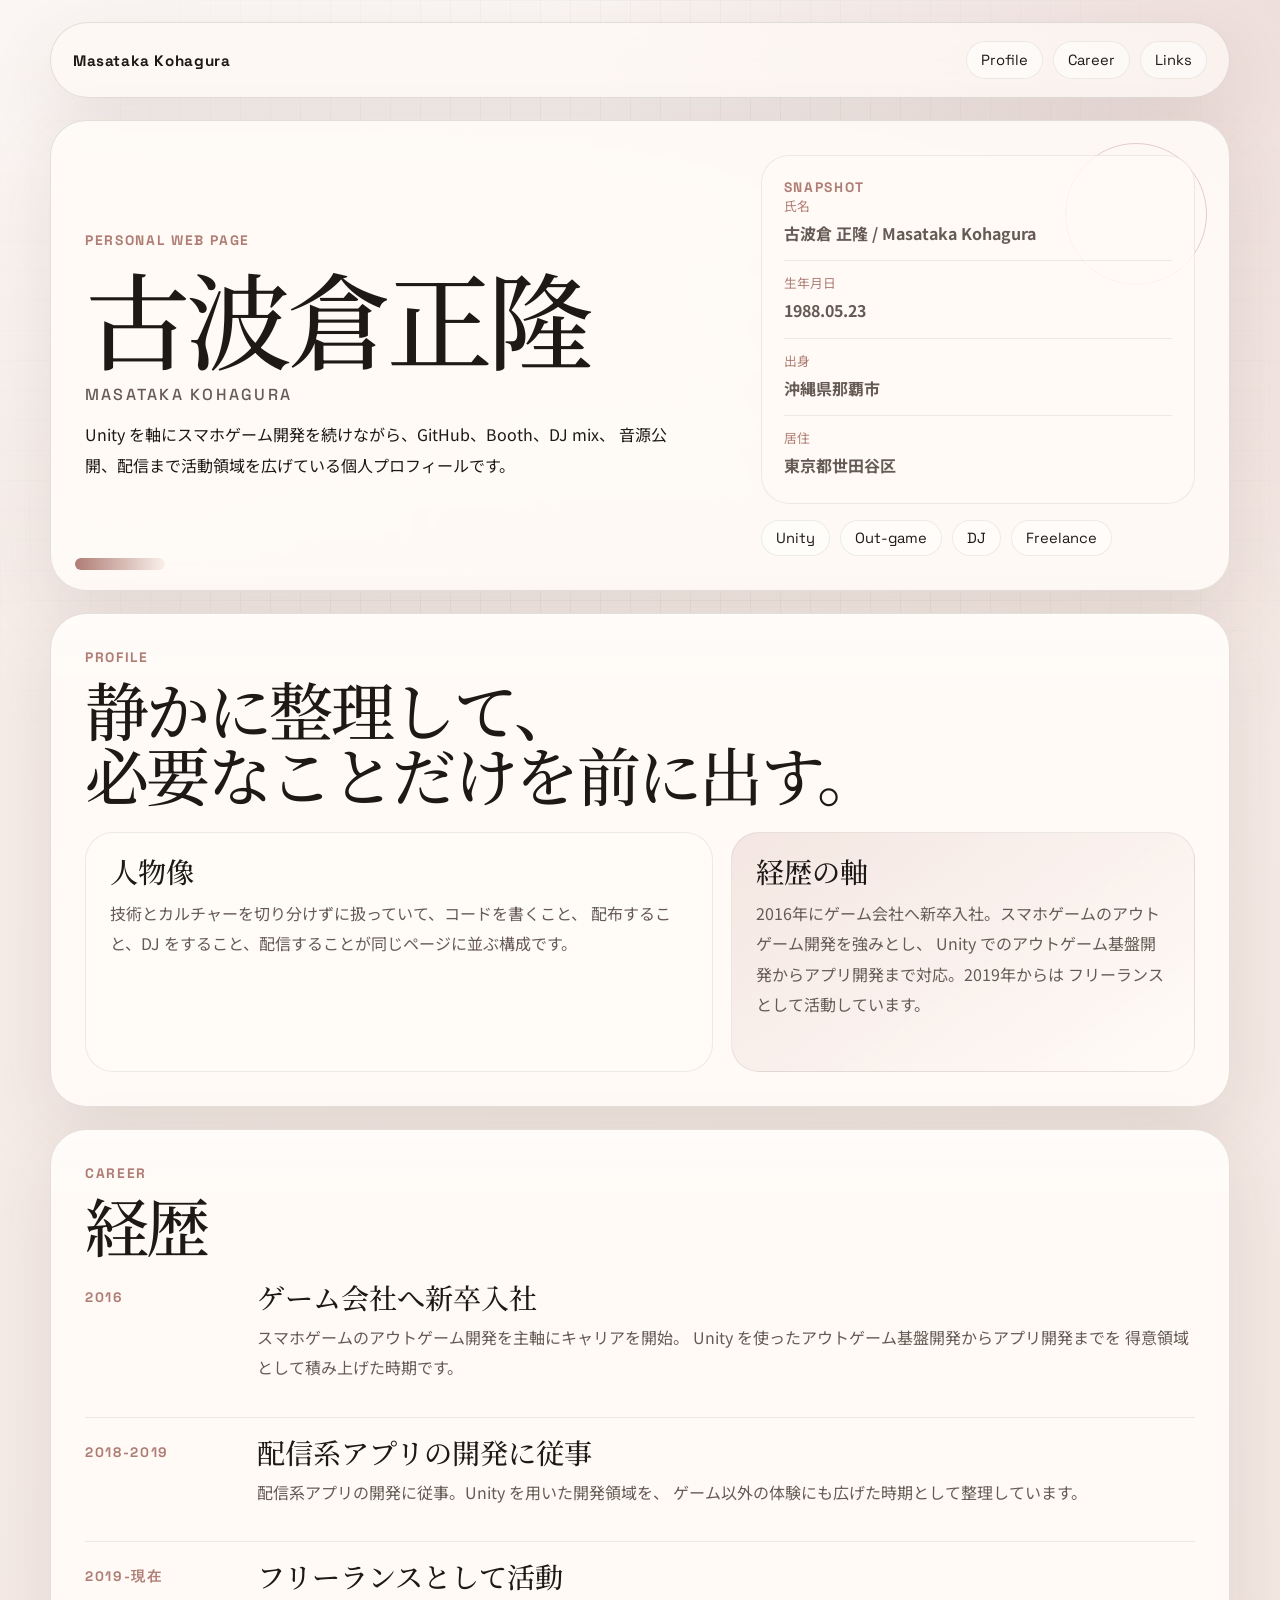
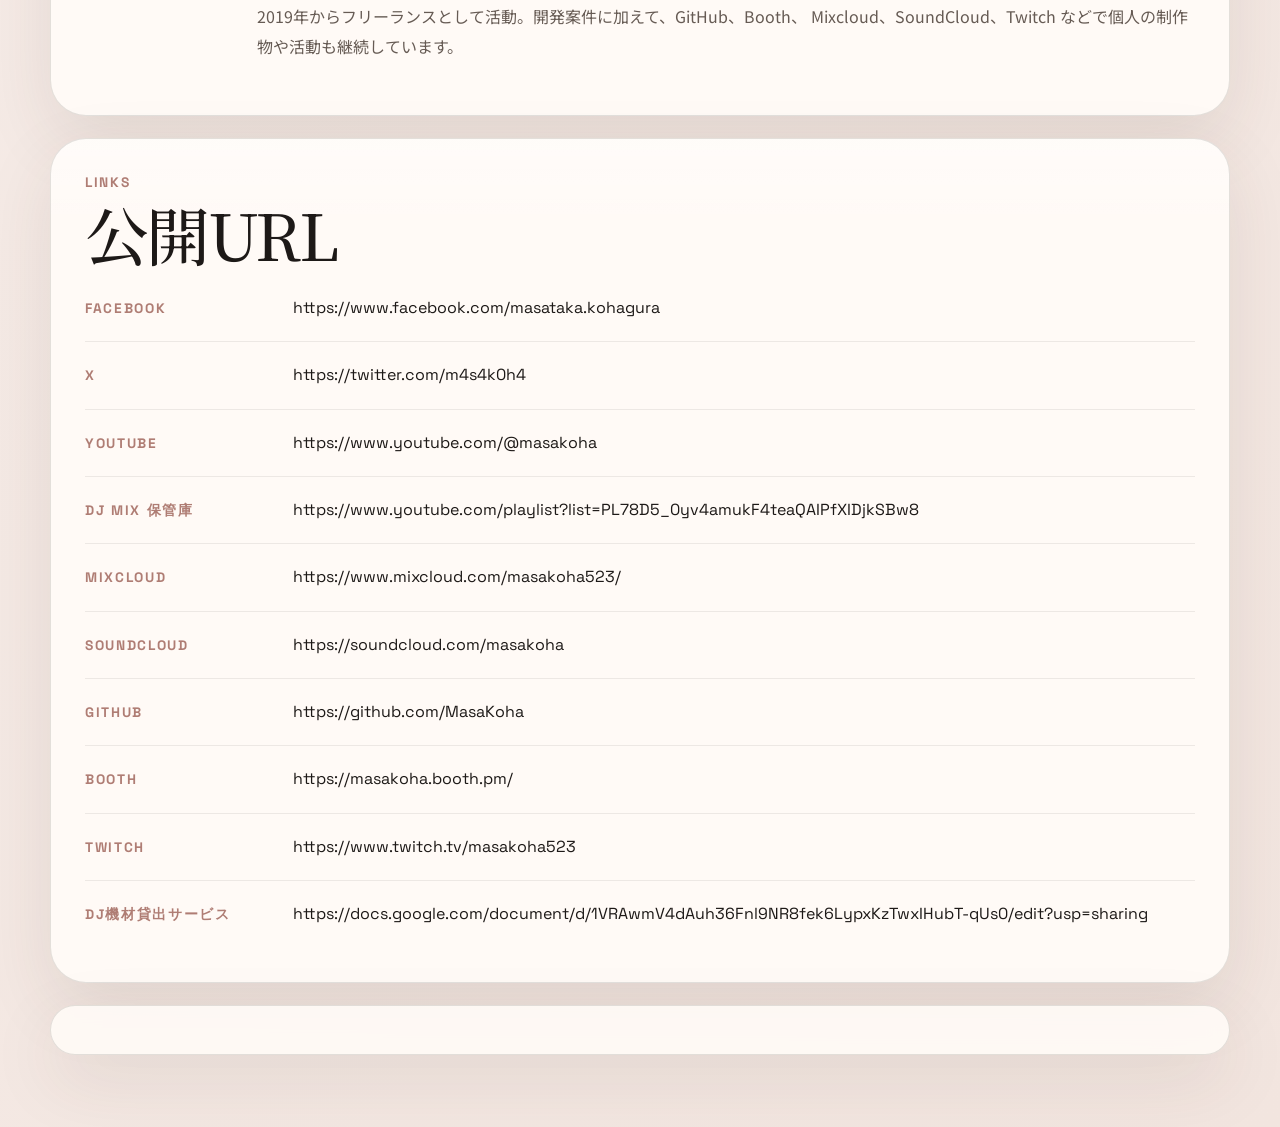
==== commit c10f0029: "Remove footer note" ====
--- a/index.html
+++ b/index.html
@@ -203,9 +203,7 @@
         </section>
       </main>
 
-      <footer class="footer reveal">
-        <p>スマートフォンでは余白と文字サイズを詰めて、各セクションが縦に落ちる構成にしています。</p>
-      </footer>
+      <footer class="footer reveal"></footer>
     </div>
 
     <script src="./script.js"></script>
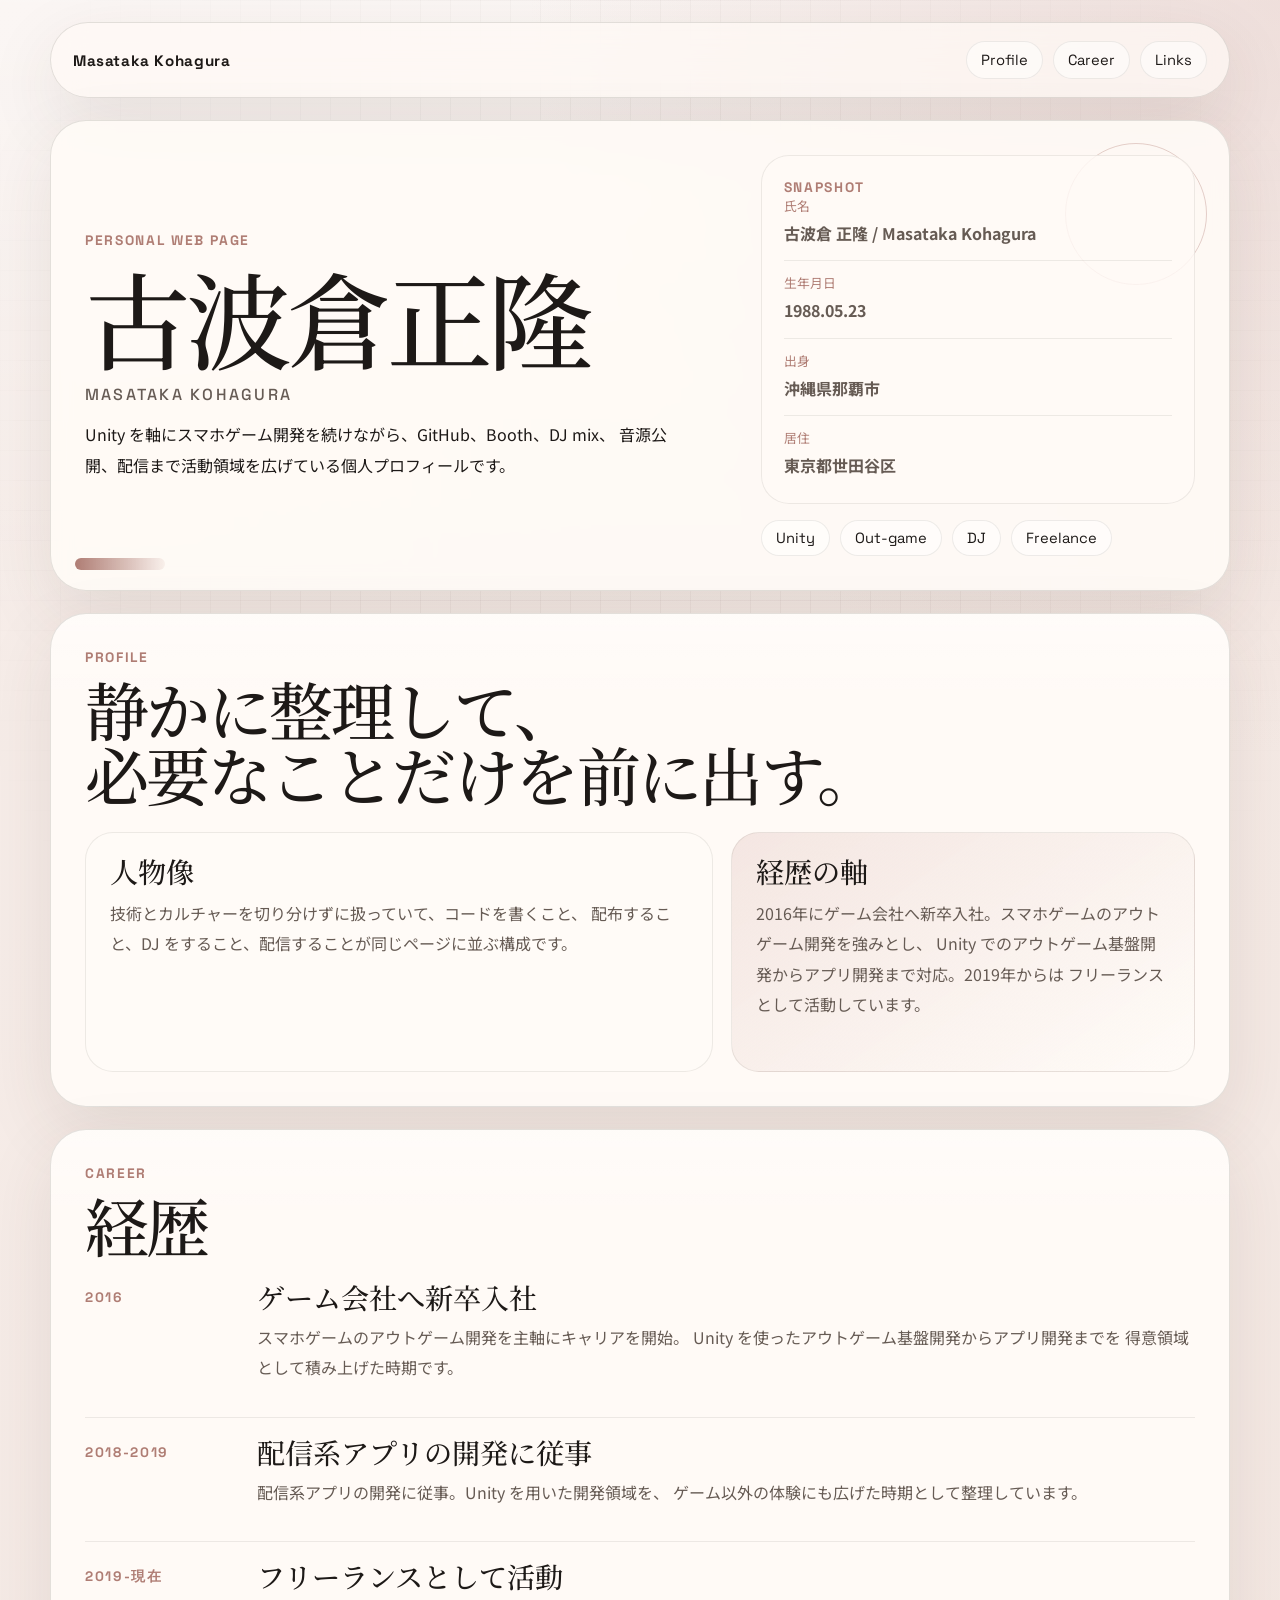
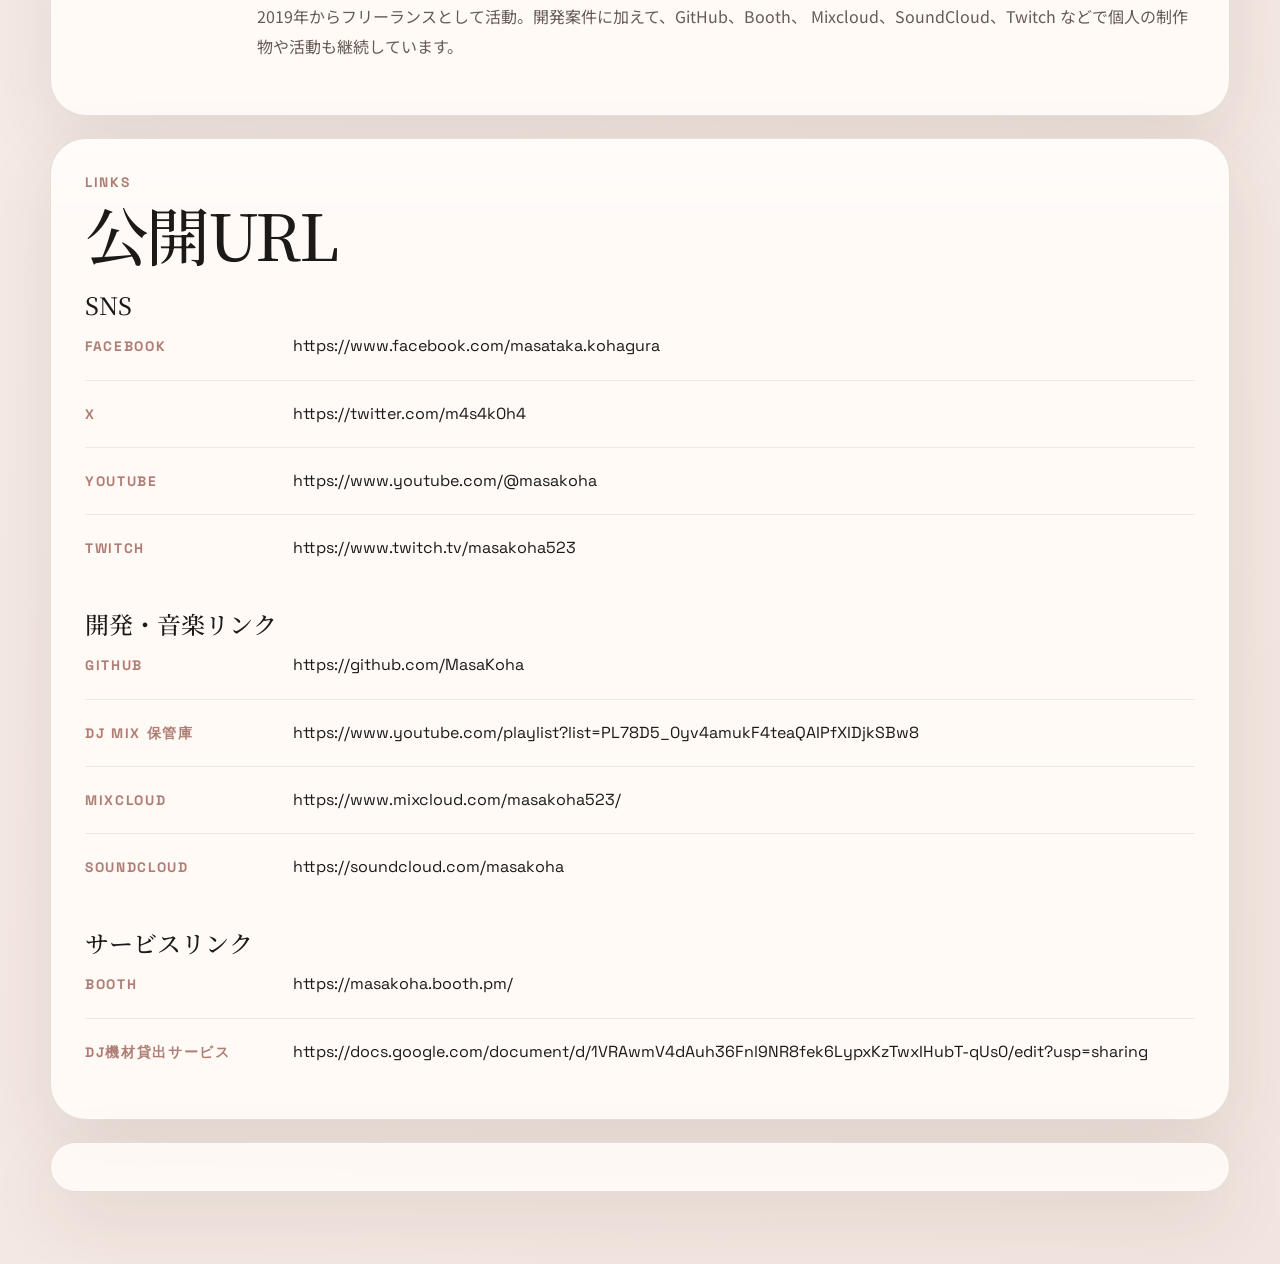
==== commit b858d361: "Group public URLs by category" ====
--- a/index.html
+++ b/index.html
@@ -130,75 +130,92 @@
             <p class="eyebrow">Links</p>
             <h2>公開URL</h2>
           </div>
-          <div class="directory">
-            <article class="directory-row">
-              <p class="directory-label">Facebook</p>
-              <a href="https://www.facebook.com/masataka.kohagura" target="_blank" rel="noreferrer">
-                https://www.facebook.com/masataka.kohagura
-              </a>
-            </article>
-            <article class="directory-row">
-              <p class="directory-label">X</p>
-              <a href="https://twitter.com/m4s4k0h4" target="_blank" rel="noreferrer">
-                https://twitter.com/m4s4k0h4
-              </a>
-            </article>
-            <article class="directory-row">
-              <p class="directory-label">YouTube</p>
-              <a href="https://www.youtube.com/@masakoha" target="_blank" rel="noreferrer">
-                https://www.youtube.com/@masakoha
-              </a>
-            </article>
-            <article class="directory-row">
-              <p class="directory-label">DJ mix 保管庫</p>
-              <a
-                href="https://www.youtube.com/playlist?list=PL78D5_0yv4amukF4teaQAIPfXIDjkSBw8"
-                target="_blank"
-                rel="noreferrer"
-              >
-                https://www.youtube.com/playlist?list=PL78D5_0yv4amukF4teaQAIPfXIDjkSBw8
-              </a>
-            </article>
-            <article class="directory-row">
-              <p class="directory-label">Mixcloud</p>
-              <a href="https://www.mixcloud.com/masakoha523/" target="_blank" rel="noreferrer">
-                https://www.mixcloud.com/masakoha523/
-              </a>
-            </article>
-            <article class="directory-row">
-              <p class="directory-label">SoundCloud</p>
-              <a href="https://soundcloud.com/masakoha" target="_blank" rel="noreferrer">
-                https://soundcloud.com/masakoha
-              </a>
-            </article>
-            <article class="directory-row">
-              <p class="directory-label">GitHub</p>
-              <a href="https://github.com/MasaKoha" target="_blank" rel="noreferrer">
-                https://github.com/MasaKoha
-              </a>
-            </article>
-            <article class="directory-row">
-              <p class="directory-label">Booth</p>
-              <a href="https://masakoha.booth.pm/" target="_blank" rel="noreferrer">
-                https://masakoha.booth.pm/
-              </a>
-            </article>
-            <article class="directory-row">
-              <p class="directory-label">Twitch</p>
-              <a href="https://www.twitch.tv/masakoha523" target="_blank" rel="noreferrer">
-                https://www.twitch.tv/masakoha523
-              </a>
-            </article>
-            <article class="directory-row">
-              <p class="directory-label">DJ機材貸出サービス</p>
-              <a
-                href="https://docs.google.com/document/d/1VRAwmV4dAuh36Fnl9NR8fek6LypxKzTwxIHubT-qUs0/edit?usp=sharing"
-                target="_blank"
-                rel="noreferrer"
-              >
-                https://docs.google.com/document/d/1VRAwmV4dAuh36Fnl9NR8fek6LypxKzTwxIHubT-qUs0/edit?usp=sharing
-              </a>
-            </article>
+          <div class="link-groups">
+            <section class="link-group">
+              <h3 class="group-title">SNS</h3>
+              <div class="directory">
+                <article class="directory-row">
+                  <p class="directory-label">Facebook</p>
+                  <a href="https://www.facebook.com/masataka.kohagura" target="_blank" rel="noreferrer">
+                    https://www.facebook.com/masataka.kohagura
+                  </a>
+                </article>
+                <article class="directory-row">
+                  <p class="directory-label">X</p>
+                  <a href="https://twitter.com/m4s4k0h4" target="_blank" rel="noreferrer">
+                    https://twitter.com/m4s4k0h4
+                  </a>
+                </article>
+                <article class="directory-row">
+                  <p class="directory-label">YouTube</p>
+                  <a href="https://www.youtube.com/@masakoha" target="_blank" rel="noreferrer">
+                    https://www.youtube.com/@masakoha
+                  </a>
+                </article>
+                <article class="directory-row">
+                  <p class="directory-label">Twitch</p>
+                  <a href="https://www.twitch.tv/masakoha523" target="_blank" rel="noreferrer">
+                    https://www.twitch.tv/masakoha523
+                  </a>
+                </article>
+              </div>
+            </section>
+
+            <section class="link-group">
+              <h3 class="group-title">開発・音楽リンク</h3>
+              <div class="directory">
+                <article class="directory-row">
+                  <p class="directory-label">GitHub</p>
+                  <a href="https://github.com/MasaKoha" target="_blank" rel="noreferrer">
+                    https://github.com/MasaKoha
+                  </a>
+                </article>
+                <article class="directory-row">
+                  <p class="directory-label">DJ mix 保管庫</p>
+                  <a
+                    href="https://www.youtube.com/playlist?list=PL78D5_0yv4amukF4teaQAIPfXIDjkSBw8"
+                    target="_blank"
+                    rel="noreferrer"
+                  >
+                    https://www.youtube.com/playlist?list=PL78D5_0yv4amukF4teaQAIPfXIDjkSBw8
+                  </a>
+                </article>
+                <article class="directory-row">
+                  <p class="directory-label">Mixcloud</p>
+                  <a href="https://www.mixcloud.com/masakoha523/" target="_blank" rel="noreferrer">
+                    https://www.mixcloud.com/masakoha523/
+                  </a>
+                </article>
+                <article class="directory-row">
+                  <p class="directory-label">SoundCloud</p>
+                  <a href="https://soundcloud.com/masakoha" target="_blank" rel="noreferrer">
+                    https://soundcloud.com/masakoha
+                  </a>
+                </article>
+              </div>
+            </section>
+
+            <section class="link-group">
+              <h3 class="group-title">サービスリンク</h3>
+              <div class="directory">
+                <article class="directory-row">
+                  <p class="directory-label">Booth</p>
+                  <a href="https://masakoha.booth.pm/" target="_blank" rel="noreferrer">
+                    https://masakoha.booth.pm/
+                  </a>
+                </article>
+                <article class="directory-row">
+                  <p class="directory-label">DJ機材貸出サービス</p>
+                  <a
+                    href="https://docs.google.com/document/d/1VRAwmV4dAuh36Fnl9NR8fek6LypxKzTwxIHubT-qUs0/edit?usp=sharing"
+                    target="_blank"
+                    rel="noreferrer"
+                  >
+                    https://docs.google.com/document/d/1VRAwmV4dAuh36Fnl9NR8fek6LypxKzTwxIHubT-qUs0/edit?usp=sharing
+                  </a>
+                </article>
+              </div>
+            </section>
           </div>
         </section>
       </main>
--- a/styles.css
+++ b/styles.css
@@ -373,6 +373,20 @@
   display: grid;
 }
 
+.link-groups {
+  display: grid;
+  gap: 30px;
+}
+
+.link-group {
+  display: grid;
+  gap: 14px;
+}
+
+.group-title {
+  font-size: clamp(1.15rem, 2vw, 1.5rem);
+}
+
 .directory-row {
   display: grid;
   grid-template-columns: 190px minmax(0, 1fr);
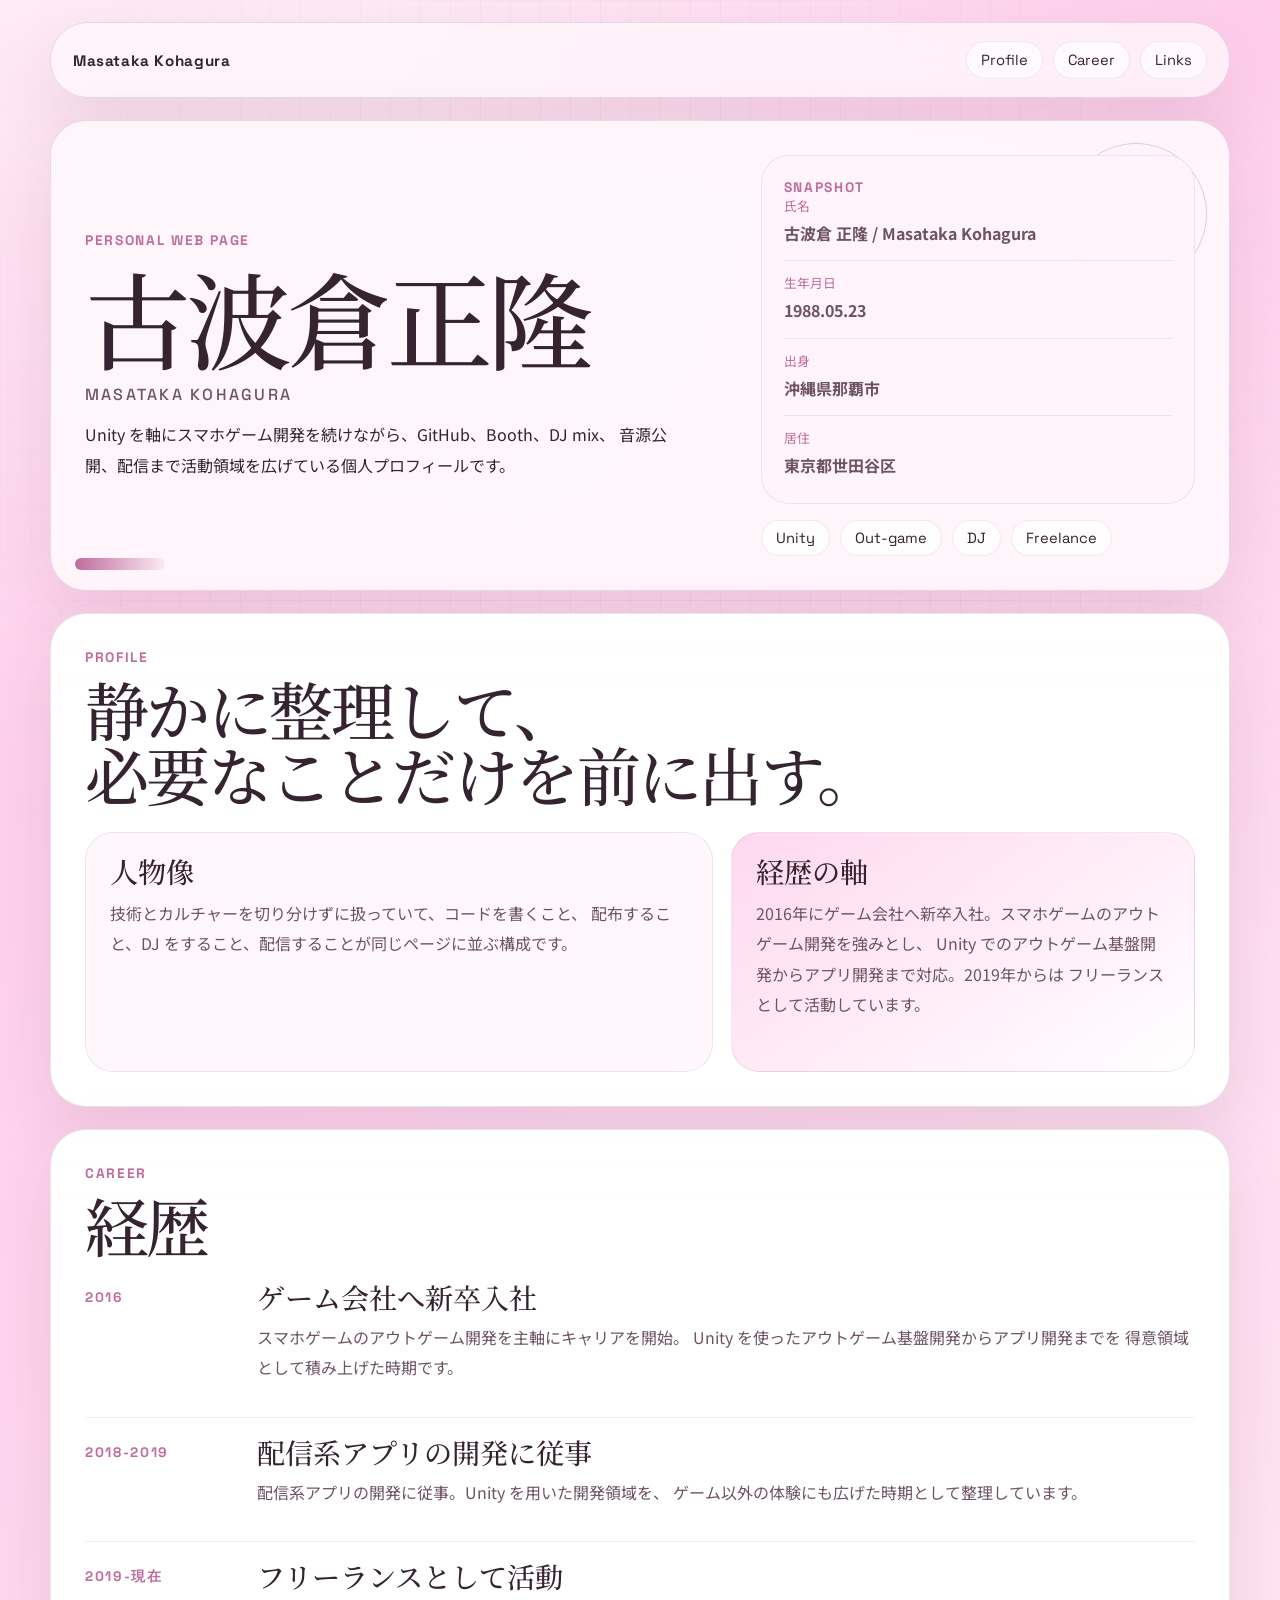
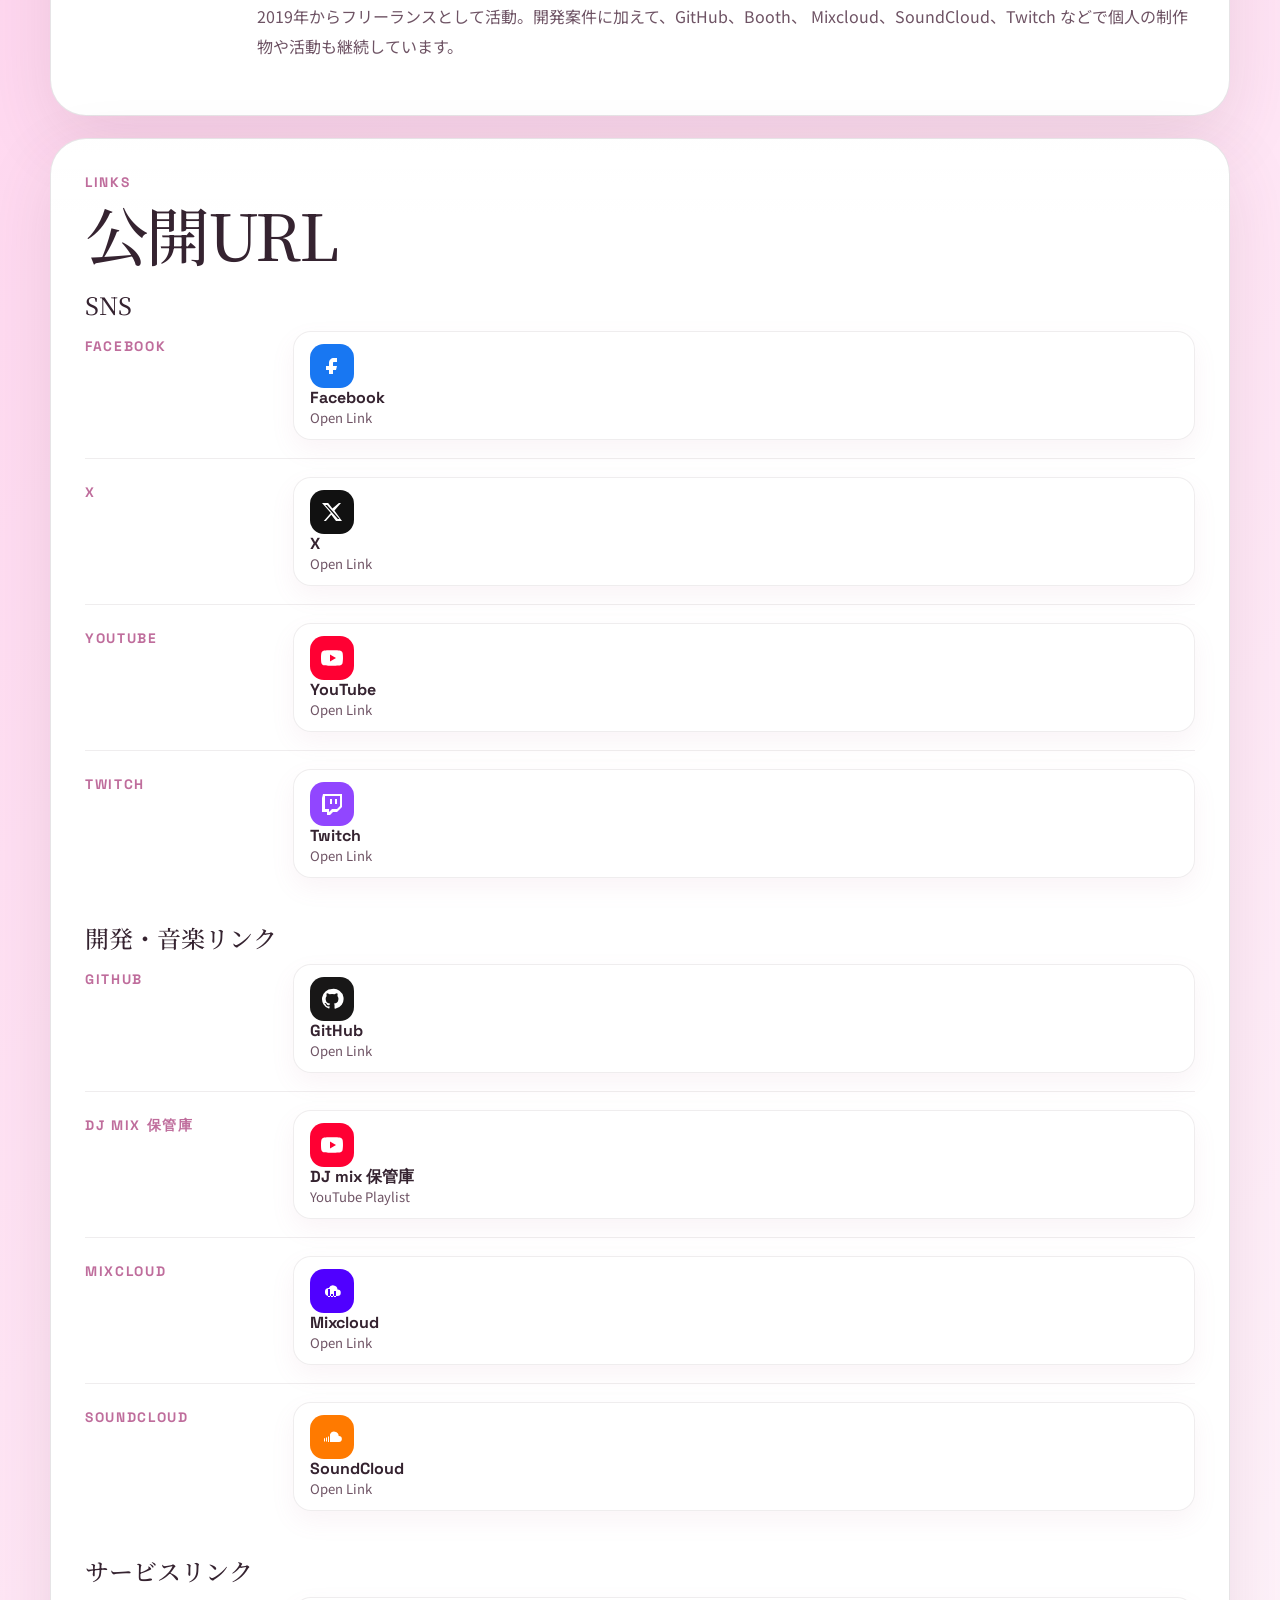
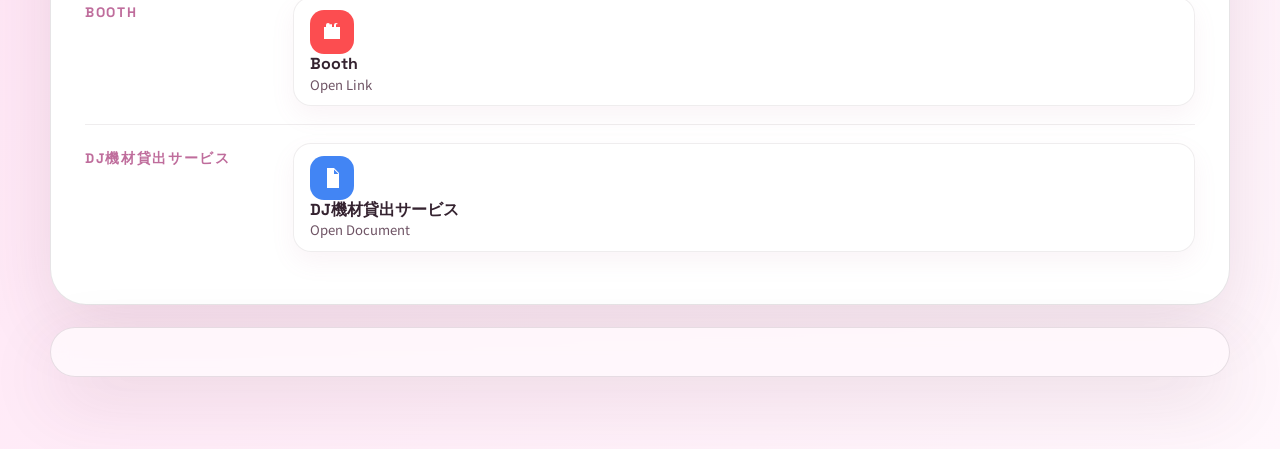
==== commit d2c26dcf: "Polish link buttons and rename event page" ====
--- a/index.html
+++ b/index.html
@@ -136,26 +136,38 @@
               <div class="directory">
                 <article class="directory-row">
                   <p class="directory-label">Facebook</p>
-                  <a href="https://www.facebook.com/masataka.kohagura" target="_blank" rel="noreferrer">
-                    https://www.facebook.com/masataka.kohagura
+                  <a class="service-button" href="https://www.facebook.com/masataka.kohagura" target="_blank" rel="noreferrer">
+                    <span class="service-mark logo-facebook" aria-hidden="true">
+                      <svg viewBox="0 0 24 24"><path d="M14 8h3V4h-3c-3 0-5 2-5 5v3H6v4h3v4h4v-4h3l1-4h-4V9c0-.6.4-1 1-1z"/></svg>
+                    </span>
+                    <span class="service-copy"><strong>Facebook</strong><span>Open Link</span></span>
                   </a>
                 </article>
                 <article class="directory-row">
                   <p class="directory-label">X</p>
-                  <a href="https://twitter.com/m4s4k0h4" target="_blank" rel="noreferrer">
-                    https://twitter.com/m4s4k0h4
+                  <a class="service-button" href="https://twitter.com/m4s4k0h4" target="_blank" rel="noreferrer">
+                    <span class="service-mark logo-x" aria-hidden="true">
+                      <svg viewBox="0 0 24 24"><path d="M18.9 3H21l-6.55 7.49L22 21h-6l-4.7-6.15L5.9 21H3.8l7-8.01L2 3h6.15l4.24 5.6L18.9 3zm-1.05 16h1.66L7.05 4.9H5.26L17.85 19z"/></svg>
+                    </span>
+                    <span class="service-copy"><strong>X</strong><span>Open Link</span></span>
                   </a>
                 </article>
                 <article class="directory-row">
                   <p class="directory-label">YouTube</p>
-                  <a href="https://www.youtube.com/@masakoha" target="_blank" rel="noreferrer">
-                    https://www.youtube.com/@masakoha
+                  <a class="service-button" href="https://www.youtube.com/@masakoha" target="_blank" rel="noreferrer">
+                    <span class="service-mark logo-youtube" aria-hidden="true">
+                      <svg viewBox="0 0 24 24"><path d="M23 12s0-3.5-.45-5.2a2.9 2.9 0 0 0-2.05-2.05C18.8 4.3 12 4.3 12 4.3s-6.8 0-8.5.45A2.9 2.9 0 0 0 1.45 6.8C1 8.5 1 12 1 12s0 3.5.45 5.2a2.9 2.9 0 0 0 2.05 2.05c1.7.45 8.5.45 8.5.45s6.8 0 8.5-.45a2.9 2.9 0 0 0 2.05-2.05C23 15.5 23 12 23 12zM10 15.5v-7l6 3.5-6 3.5z"/></svg>
+                    </span>
+                    <span class="service-copy"><strong>YouTube</strong><span>Open Link</span></span>
                   </a>
                 </article>
                 <article class="directory-row">
                   <p class="directory-label">Twitch</p>
-                  <a href="https://www.twitch.tv/masakoha523" target="_blank" rel="noreferrer">
-                    https://www.twitch.tv/masakoha523
+                  <a class="service-button" href="https://www.twitch.tv/masakoha523" target="_blank" rel="noreferrer">
+                    <span class="service-mark logo-twitch" aria-hidden="true">
+                      <svg viewBox="0 0 24 24"><path d="M3 2 2 6v14h5v3h3l3-3h4l5-5V2H3zm17 12-3 3h-5l-3 3v-3H5V4h15v10z"/><path d="M15 7h2v5h-2zm-5 0h2v5h-2z"/></svg>
+                    </span>
+                    <span class="service-copy"><strong>Twitch</strong><span>Open Link</span></span>
                   </a>
                 </article>
               </div>
@@ -166,30 +178,43 @@
               <div class="directory">
                 <article class="directory-row">
                   <p class="directory-label">GitHub</p>
-                  <a href="https://github.com/MasaKoha" target="_blank" rel="noreferrer">
-                    https://github.com/MasaKoha
+                  <a class="service-button" href="https://github.com/MasaKoha" target="_blank" rel="noreferrer">
+                    <span class="service-mark logo-github" aria-hidden="true">
+                      <svg viewBox="0 0 24 24"><path d="M12 2a10 10 0 0 0-3.16 19.49c.5.09.68-.21.68-.48v-1.69c-2.78.6-3.37-1.18-3.37-1.18a2.65 2.65 0 0 0-1.11-1.47c-.91-.63.07-.61.07-.61a2.1 2.1 0 0 1 1.54 1.03 2.15 2.15 0 0 0 2.94.84 2.17 2.17 0 0 1 .64-1.35c-2.22-.26-4.56-1.11-4.56-4.94a3.86 3.86 0 0 1 1.03-2.68 3.59 3.59 0 0 1 .1-2.64s.84-.27 2.75 1.02a9.52 9.52 0 0 1 5 0c1.9-1.29 2.74-1.02 2.74-1.02a3.59 3.59 0 0 1 .1 2.64 3.86 3.86 0 0 1 1.03 2.68c0 3.84-2.35 4.68-4.58 4.93a2.43 2.43 0 0 1 .69 1.89v2.8c0 .27.18.58.69.48A10 10 0 0 0 12 2z"/></svg>
+                    </span>
+                    <span class="service-copy"><strong>GitHub</strong><span>Open Link</span></span>
                   </a>
                 </article>
                 <article class="directory-row">
                   <p class="directory-label">DJ mix 保管庫</p>
                   <a
+                    class="service-button"
                     href="https://www.youtube.com/playlist?list=PL78D5_0yv4amukF4teaQAIPfXIDjkSBw8"
                     target="_blank"
                     rel="noreferrer"
                   >
-                    https://www.youtube.com/playlist?list=PL78D5_0yv4amukF4teaQAIPfXIDjkSBw8
+                    <span class="service-mark logo-youtube" aria-hidden="true">
+                      <svg viewBox="0 0 24 24"><path d="M23 12s0-3.5-.45-5.2a2.9 2.9 0 0 0-2.05-2.05C18.8 4.3 12 4.3 12 4.3s-6.8 0-8.5.45A2.9 2.9 0 0 0 1.45 6.8C1 8.5 1 12 1 12s0 3.5.45 5.2a2.9 2.9 0 0 0 2.05 2.05c1.7.45 8.5.45 8.5.45s6.8 0 8.5-.45a2.9 2.9 0 0 0 2.05-2.05C23 15.5 23 12 23 12zM10 15.5v-7l6 3.5-6 3.5z"/></svg>
+                    </span>
+                    <span class="service-copy"><strong>DJ mix 保管庫</strong><span>YouTube Playlist</span></span>
                   </a>
                 </article>
                 <article class="directory-row">
                   <p class="directory-label">Mixcloud</p>
-                  <a href="https://www.mixcloud.com/masakoha523/" target="_blank" rel="noreferrer">
-                    https://www.mixcloud.com/masakoha523/
+                  <a class="service-button" href="https://www.mixcloud.com/masakoha523/" target="_blank" rel="noreferrer">
+                    <span class="service-mark logo-mixcloud" aria-hidden="true">
+                      <svg viewBox="0 0 24 24"><path d="M17.5 10.5A4.5 4.5 0 0 0 8.9 9 4 4 0 0 0 9 17h8.5a3.25 3.25 0 0 0 0-6.5zM8 10h2v8H8zm3 5h2v3h-2zm3-3h2v6h-2z"/></svg>
+                    </span>
+                    <span class="service-copy"><strong>Mixcloud</strong><span>Open Link</span></span>
                   </a>
                 </article>
                 <article class="directory-row">
                   <p class="directory-label">SoundCloud</p>
-                  <a href="https://soundcloud.com/masakoha" target="_blank" rel="noreferrer">
-                    https://soundcloud.com/masakoha
+                  <a class="service-button" href="https://soundcloud.com/masakoha" target="_blank" rel="noreferrer">
+                    <span class="service-mark logo-soundcloud" aria-hidden="true">
+                      <svg viewBox="0 0 24 24"><path d="M10 9.5a4.5 4.5 0 0 1 8.7 1.5A3 3 0 1 1 19 17H10V9.5zm-2 2h1V17H8zm-2 1h1v4H6zm-2 .8h1v3.2H4z"/></svg>
+                    </span>
+                    <span class="service-copy"><strong>SoundCloud</strong><span>Open Link</span></span>
                   </a>
                 </article>
               </div>
@@ -200,18 +225,25 @@
               <div class="directory">
                 <article class="directory-row">
                   <p class="directory-label">Booth</p>
-                  <a href="https://masakoha.booth.pm/" target="_blank" rel="noreferrer">
-                    https://masakoha.booth.pm/
+                  <a class="service-button" href="https://masakoha.booth.pm/" target="_blank" rel="noreferrer">
+                    <span class="service-mark logo-booth" aria-hidden="true">
+                      <svg viewBox="0 0 24 24"><path d="M6 7V5a2 2 0 0 1 4 0v2h4V5a2 2 0 0 1 4 0v2h2v12H4V7h2zm2 0h4V5a1 1 0 0 0-2 0v2zm6 0h4V5a1 1 0 0 0-2 0v2z"/></svg>
+                    </span>
+                    <span class="service-copy"><strong>Booth</strong><span>Open Link</span></span>
                   </a>
                 </article>
                 <article class="directory-row">
                   <p class="directory-label">DJ機材貸出サービス</p>
                   <a
+                    class="service-button"
                     href="https://docs.google.com/document/d/1VRAwmV4dAuh36Fnl9NR8fek6LypxKzTwxIHubT-qUs0/edit?usp=sharing"
                     target="_blank"
                     rel="noreferrer"
                   >
-                    https://docs.google.com/document/d/1VRAwmV4dAuh36Fnl9NR8fek6LypxKzTwxIHubT-qUs0/edit?usp=sharing
+                    <span class="service-mark logo-docs" aria-hidden="true">
+                      <svg viewBox="0 0 24 24"><path d="M7 2h7l5 5v15H7V2zm7 1.5V8h4.5L14 3.5zM9 11h8v1.5H9zm0 3h8v1.5H9zm0 3h6v1.5H9z"/></svg>
+                    </span>
+                    <span class="service-copy"><strong>DJ機材貸出サービス</strong><span>Open Document</span></span>
                   </a>
                 </article>
               </div>
--- a/styles.css
+++ b/styles.css
@@ -1,14 +1,14 @@
 :root {
-  --bg: #f7eeea;
-  --bg-soft: #f2e5df;
-  --paper: rgba(255, 251, 247, 0.9);
-  --paper-strong: #fffaf6;
-  --ink: #1d1917;
-  --muted: #665b54;
-  --line: rgba(29, 25, 23, 0.12);
-  --accent: #d8b4ae;
-  --accent-strong: #af7d74;
-  --shadow: 0 24px 70px rgba(69, 46, 38, 0.1);
+  --bg: #ffc9ea;
+  --bg-soft: #fff7fc;
+  --paper: rgba(255, 248, 252, 0.92);
+  --paper-strong: #ffffff;
+  --ink: #352330;
+  --muted: #6e5364;
+  --line: rgba(53, 35, 48, 0.12);
+  --accent: #ffc9ea;
+  --accent-strong: #bf6d9c;
+  --shadow: 0 24px 70px rgba(96, 49, 78, 0.12);
   --radius-xl: 36px;
   --radius-lg: 28px;
   --radius-md: 20px;
@@ -28,8 +28,8 @@
   font-family: "Noto Sans JP", sans-serif;
   color: var(--ink);
   background:
-    radial-gradient(circle at top right, rgba(216, 180, 174, 0.34), transparent 24%),
-    linear-gradient(180deg, rgba(255, 255, 255, 0.5), transparent 22%),
+    radial-gradient(circle at top right, rgba(255, 201, 234, 0.9), transparent 24%),
+    linear-gradient(180deg, rgba(255, 255, 255, 0.62), transparent 22%),
     linear-gradient(135deg, var(--bg), var(--bg-soft));
 }
 
@@ -38,8 +38,8 @@
   position: fixed;
   inset: 0;
   background:
-    linear-gradient(rgba(29, 25, 23, 0.035) 1px, transparent 1px),
-    linear-gradient(90deg, rgba(29, 25, 23, 0.035) 1px, transparent 1px);
+    linear-gradient(rgba(53, 35, 48, 0.035) 1px, transparent 1px),
+    linear-gradient(90deg, rgba(53, 35, 48, 0.035) 1px, transparent 1px);
   background-size: 30px 30px;
   mask-image: radial-gradient(circle at center, black 44%, transparent 94%);
   pointer-events: none;
@@ -83,7 +83,7 @@
   gap: 16px;
   padding: 18px 22px;
   border-radius: 999px;
-  background: rgba(255, 250, 246, 0.7);
+  background: rgba(255, 247, 252, 0.76);
   backdrop-filter: blur(16px);
 }
 
@@ -114,9 +114,9 @@
   align-items: center;
   min-height: 38px;
   padding: 8px 14px;
-  border: 1px solid rgba(29, 25, 23, 0.08);
+  border: 1px solid rgba(53, 35, 48, 0.08);
   border-radius: 999px;
-  background: rgba(255, 255, 255, 0.52);
+  background: rgba(255, 255, 255, 0.66);
   text-decoration: none;
   font-size: 0.92rem;
 }
@@ -151,7 +151,7 @@
   right: 22px;
   width: 140px;
   height: 140px;
-  border: 1px solid rgba(175, 125, 116, 0.34);
+  border: 1px solid rgba(191, 109, 156, 0.34);
   border-radius: 50%;
 }
 
@@ -163,7 +163,7 @@
   width: 90px;
   height: 12px;
   border-radius: 999px;
-  background: linear-gradient(90deg, var(--accent-strong), rgba(175, 125, 116, 0.08));
+  background: linear-gradient(90deg, var(--accent-strong), rgba(191, 109, 156, 0.08));
 }
 
 .hero-copy,
@@ -257,8 +257,8 @@
 .snapshot-card {
   padding: 22px;
   border-radius: var(--radius-lg);
-  background: rgba(255, 250, 246, 0.84);
-  border: 1px solid rgba(29, 25, 23, 0.08);
+  background: rgba(255, 245, 251, 0.92);
+  border: 1px solid rgba(53, 35, 48, 0.08);
 }
 
 .snapshot-list {
@@ -273,7 +273,7 @@
   display: grid;
   gap: 3px;
   padding-top: 12px;
-  border-top: 1px solid rgba(29, 25, 23, 0.08);
+  border-top: 1px solid rgba(53, 35, 48, 0.08);
 }
 
 .snapshot-list li:first-child {
@@ -298,8 +298,8 @@
   min-height: 36px;
   padding: 8px 14px;
   border-radius: 999px;
-  border: 1px solid rgba(29, 25, 23, 0.08);
-  background: rgba(255, 255, 255, 0.56);
+  border: 1px solid rgba(53, 35, 48, 0.08);
+  background: rgba(255, 255, 255, 0.74);
   font-family: "Space Grotesk", sans-serif;
   font-size: 0.92rem;
 }
@@ -325,8 +325,8 @@
 .info-card {
   padding: 24px;
   border-radius: var(--radius-lg);
-  border: 1px solid rgba(29, 25, 23, 0.08);
-  background: rgba(255, 251, 247, 0.92);
+  border: 1px solid rgba(53, 35, 48, 0.08);
+  background: rgba(255, 247, 252, 0.92);
 }
 
 .info-card h3 {
@@ -339,7 +339,7 @@
 
 .info-card.accent {
   background:
-    linear-gradient(145deg, rgba(216, 180, 174, 0.28), rgba(255, 251, 247, 0.98));
+    linear-gradient(145deg, rgba(255, 201, 234, 0.72), rgba(255, 255, 255, 0.98));
 }
 
 .timeline {
@@ -353,7 +353,7 @@
   gap: 24px;
   align-items: start;
   padding: 20px 0;
-  border-top: 1px solid rgba(29, 25, 23, 0.08);
+  border-top: 1px solid rgba(53, 35, 48, 0.08);
 }
 
 .timeline-item:first-child {
@@ -393,7 +393,7 @@
   gap: 18px;
   align-items: start;
   padding: 18px 0;
-  border-top: 1px solid rgba(29, 25, 23, 0.08);
+  border-top: 1px solid rgba(53, 35, 48, 0.08);
 }
 
 .directory-row:first-child {
@@ -408,14 +408,116 @@
 .directory-row a {
   display: block;
   text-decoration: none;
+  color: var(--ink);
+}
+
+.service-button {
+  display: inline-flex;
+  align-items: center;
+  gap: 14px;
+  width: 100%;
+  min-height: 72px;
+  padding: 12px 16px;
+  border-radius: 18px;
+  border: 1px solid rgba(53, 35, 48, 0.08);
+  background: rgba(255, 255, 255, 0.82);
+  box-shadow: 0 10px 24px rgba(191, 109, 156, 0.08);
+  transition:
+    transform 180ms ease,
+    border-color 180ms ease,
+    background-color 180ms ease;
+}
+
+.service-button:hover {
+  transform: translateY(-2px);
+  border-color: rgba(191, 109, 156, 0.24);
+  background: rgba(255, 255, 255, 0.96);
+}
+
+.service-mark {
+  display: grid;
+  place-items: center;
+  width: 44px;
+  height: 44px;
+  border-radius: 14px;
+  background: #fff;
+  color: var(--ink);
+  flex: 0 0 auto;
+}
+
+.service-mark svg {
+  width: 24px;
+  height: 24px;
+  fill: currentColor;
+}
+
+.service-copy {
+  display: grid;
+  gap: 2px;
+  min-width: 0;
+}
+
+.service-copy strong,
+.service-copy span {
+  display: block;
+}
+
+.service-copy strong {
   font-family: "Space Grotesk", sans-serif;
   font-size: 1rem;
+  line-height: 1.2;
   color: var(--ink);
-  overflow-wrap: anywhere;
-}
-
-.directory-row a:hover {
-  color: var(--accent-strong);
+}
+
+.service-copy span {
+  font-size: 0.82rem;
+  line-height: 1.35;
+  color: var(--muted);
+}
+
+.logo-facebook {
+  background: #1877f2;
+  color: #fff;
+}
+
+.logo-x {
+  background: #111;
+  color: #fff;
+}
+
+.logo-youtube {
+  background: #ff0033;
+  color: #fff;
+}
+
+.logo-twitch {
+  background: #9146ff;
+  color: #fff;
+}
+
+.logo-github {
+  background: #181717;
+  color: #fff;
+}
+
+.logo-mixcloud {
+  background: #5000ff;
+  color: #fff;
+}
+
+.logo-soundcloud {
+  background: #ff7a00;
+  color: #fff;
+}
+
+.logo-booth {
+  background: #fc4d50;
+  color: #fff;
+}
+
+.logo-docs {
+  background: #4285f4;
+  color: #fff;
 }
 
 .footer {
@@ -492,6 +594,6 @@
   }
 
   .directory-row a {
-    font-size: 0.92rem;
-  }
-}
+    font-size: inherit;
+  }
+}
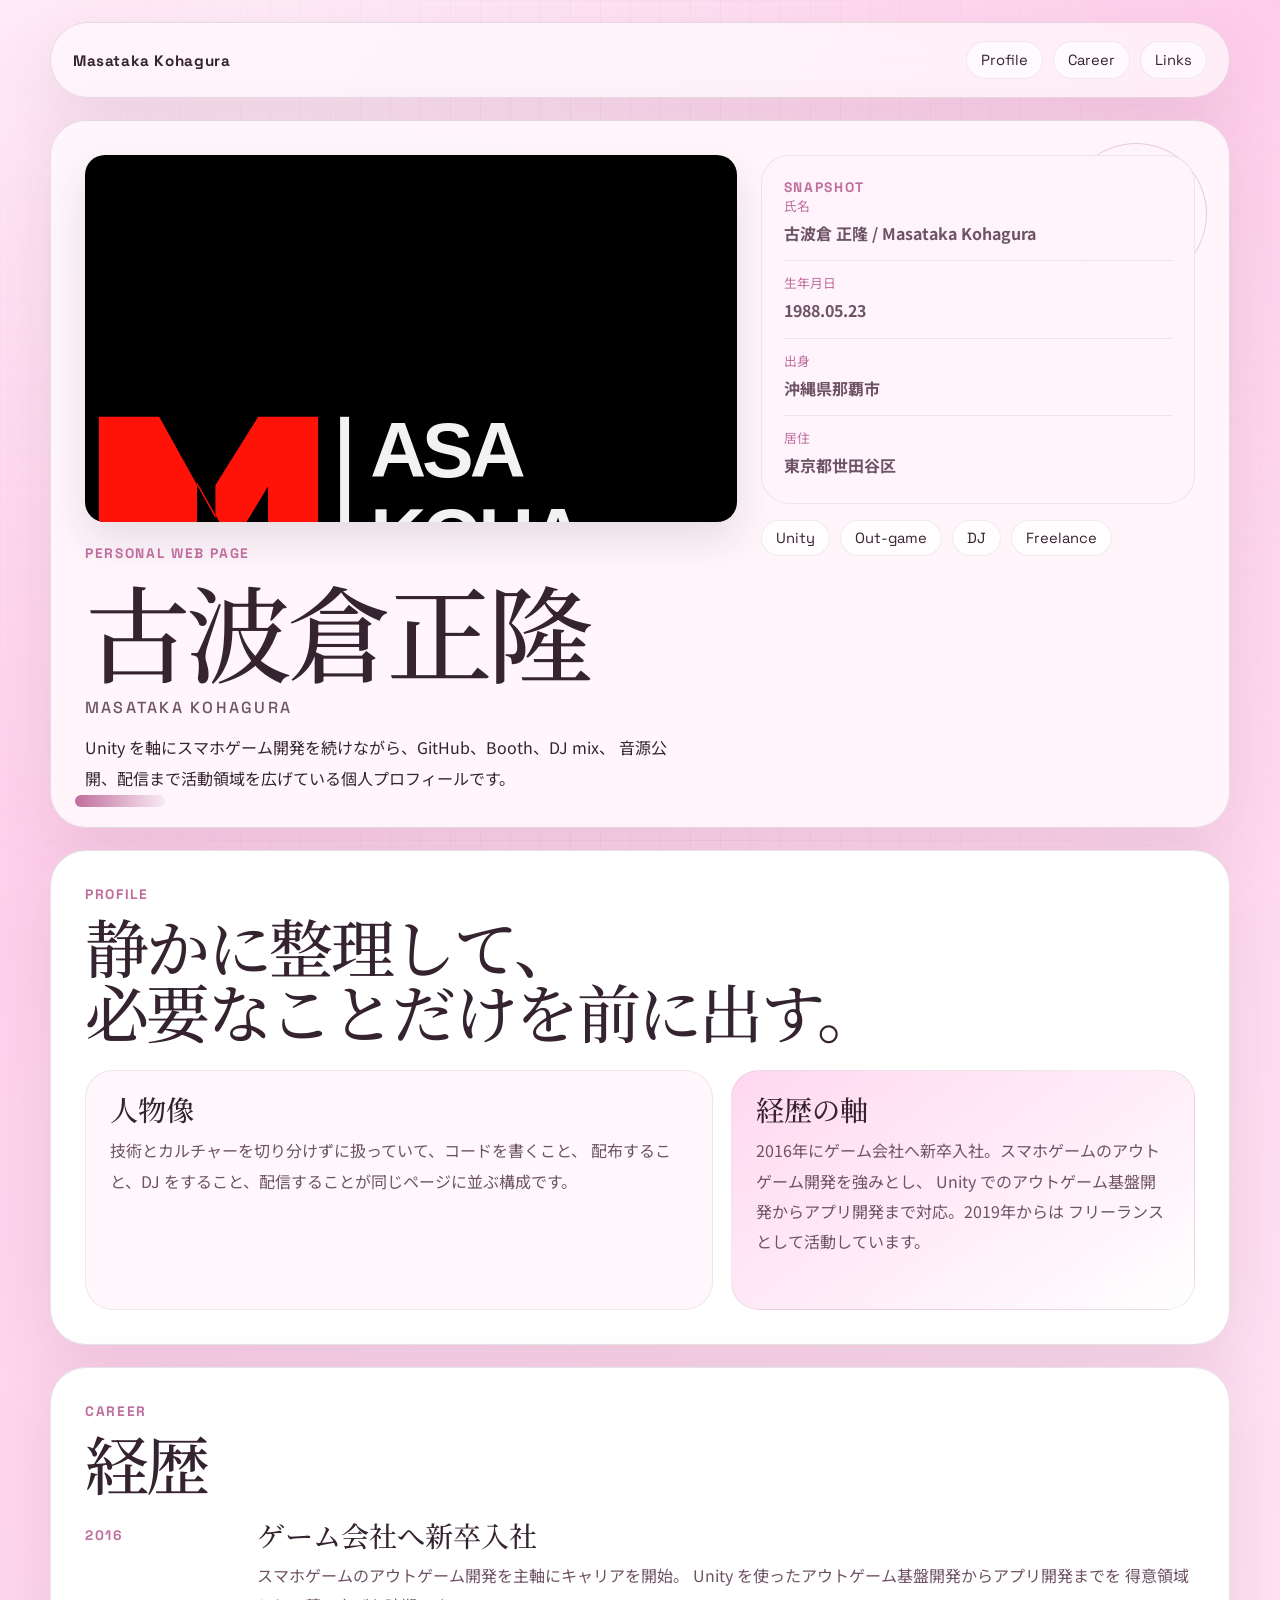
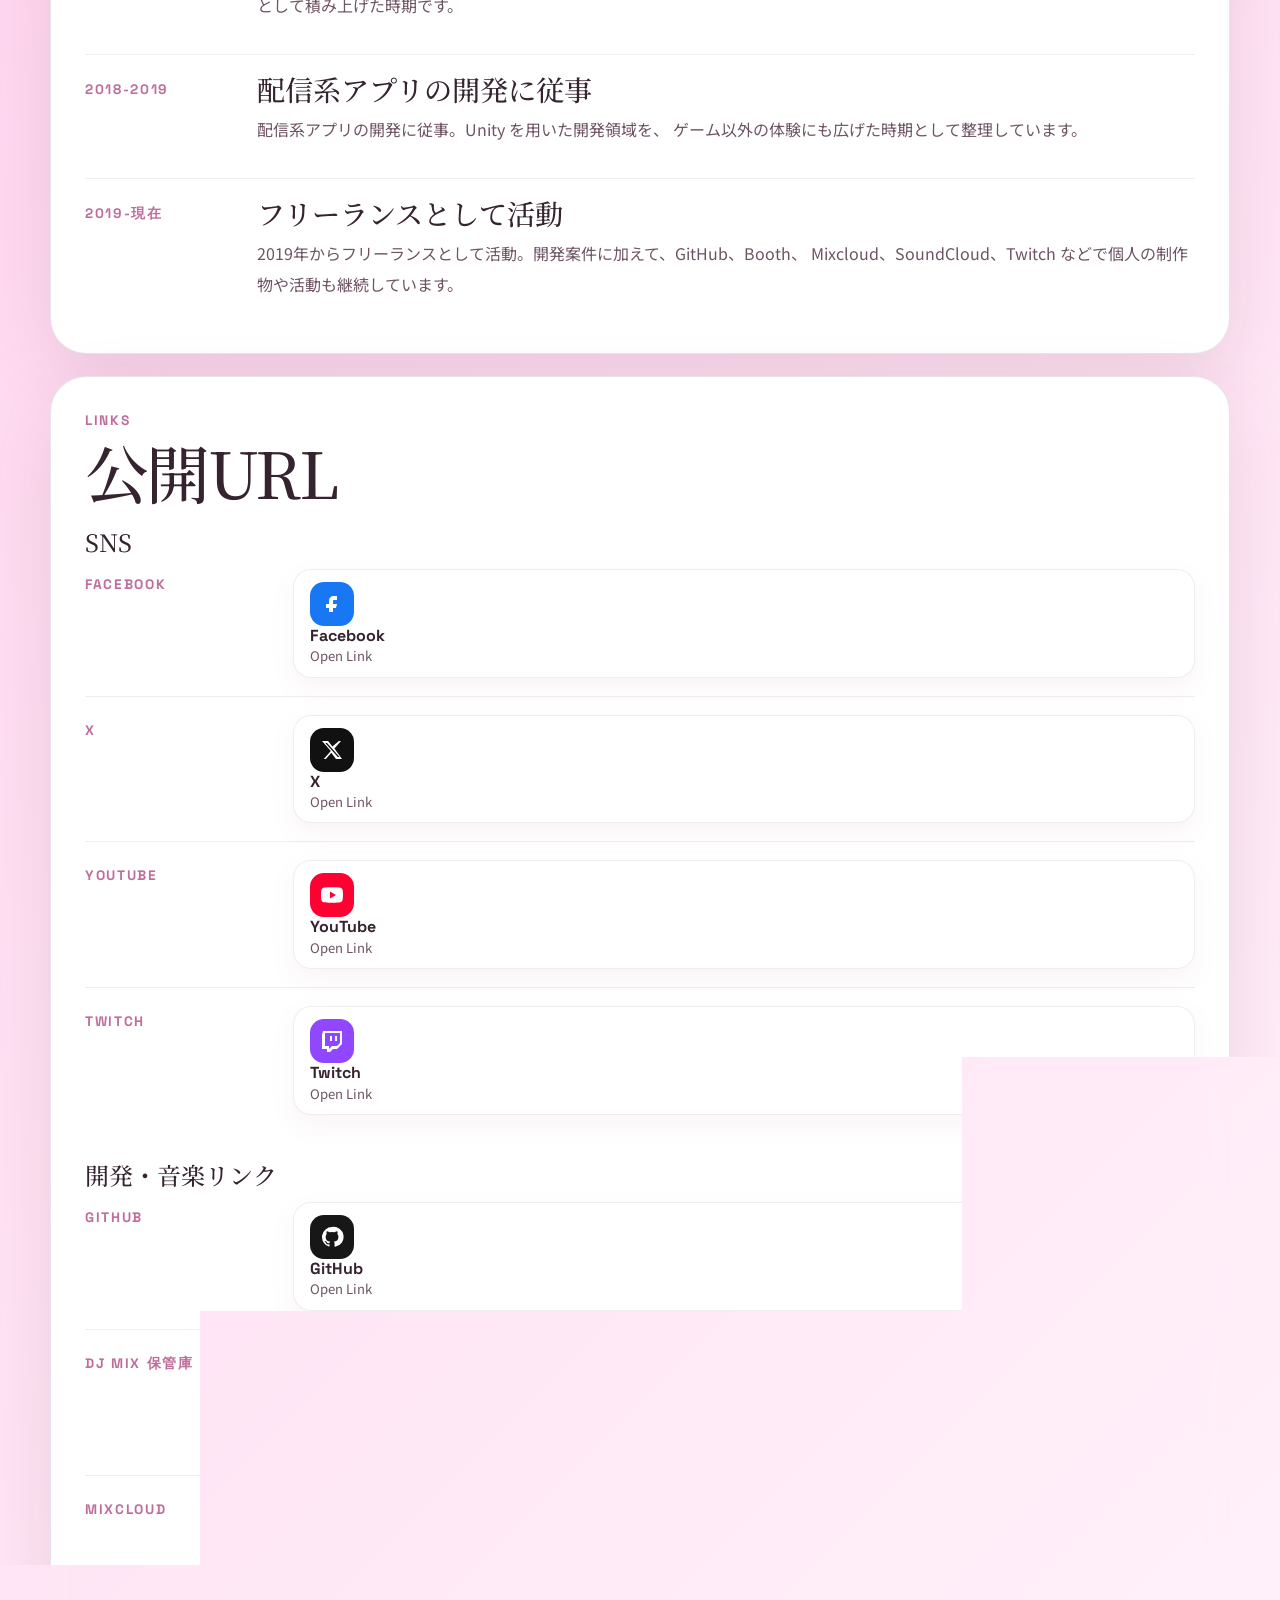
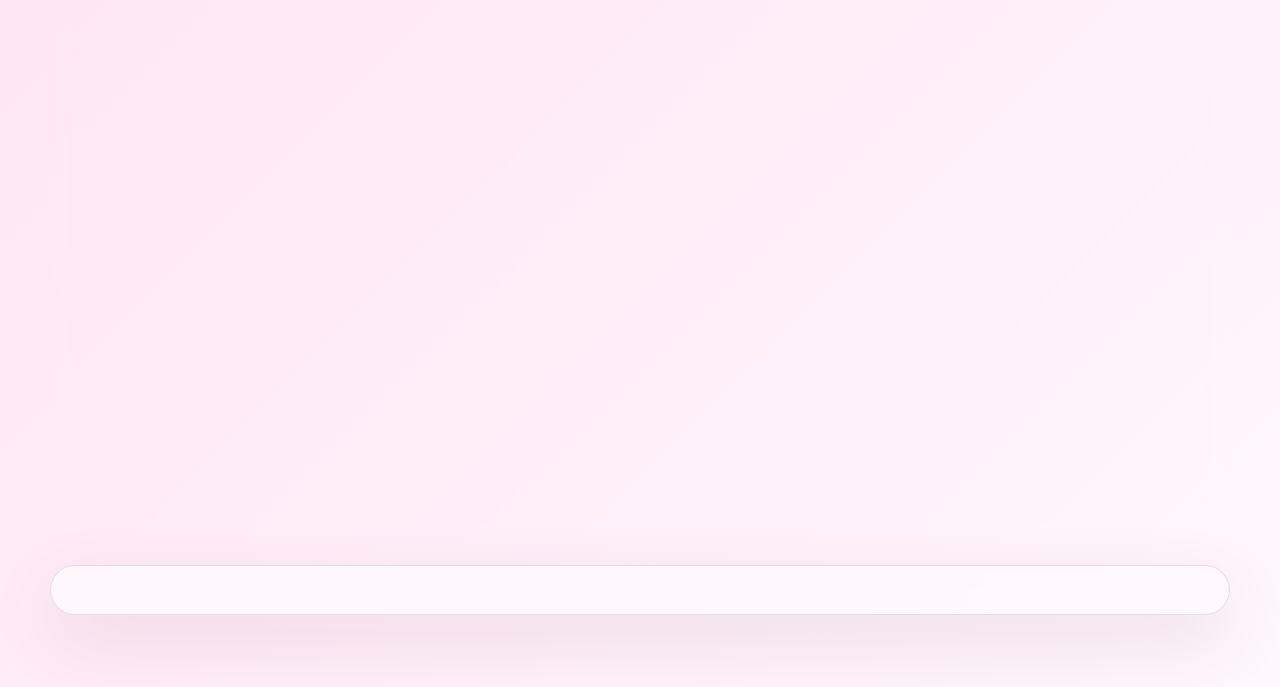
==== commit a2ef3026: "Add branded header assets and favicons" ====
--- a/index.html
+++ b/index.html
@@ -8,6 +8,7 @@
       name="description"
       content="古波倉正隆さんのプロフィール、経歴、公開URLを直接掲載したシングルページです。"
     />
+    <link rel="icon" type="image/svg+xml" href="./assets/masakoha-icon.svg" />
     <link rel="preconnect" href="https://fonts.googleapis.com" />
     <link rel="preconnect" href="https://fonts.gstatic.com" crossorigin />
     <link
@@ -33,6 +34,13 @@
       <main id="top">
         <section class="hero reveal">
           <div class="hero-copy">
+            <div class="hero-logo-wrap">
+              <img
+                class="hero-logo"
+                src="./assets/masakoha-header.svg"
+                alt="Masakoha header logo"
+              />
+            </div>
             <p class="eyebrow">Personal Web Page</p>
             <h1>古波倉正隆</h1>
             <p class="hero-subtitle">Masataka Kohagura</p>
--- a/styles.css
+++ b/styles.css
@@ -176,6 +176,18 @@
   display: grid;
   gap: 14px;
   align-content: center;
+}
+
+.hero-logo-wrap {
+  margin-bottom: 8px;
+}
+
+.hero-logo {
+  display: block;
+  width: min(100%, 680px);
+  height: auto;
+  border-radius: 20px;
+  box-shadow: 0 18px 40px rgba(53, 35, 48, 0.12);
 }
 
 .eyebrow,
@@ -573,6 +585,11 @@
     border-radius: 26px;
   }
 
+  .hero-logo {
+    width: 100%;
+    border-radius: 16px;
+  }
+
   h1 {
     font-size: clamp(2.8rem, 20vw, 4.6rem);
   }
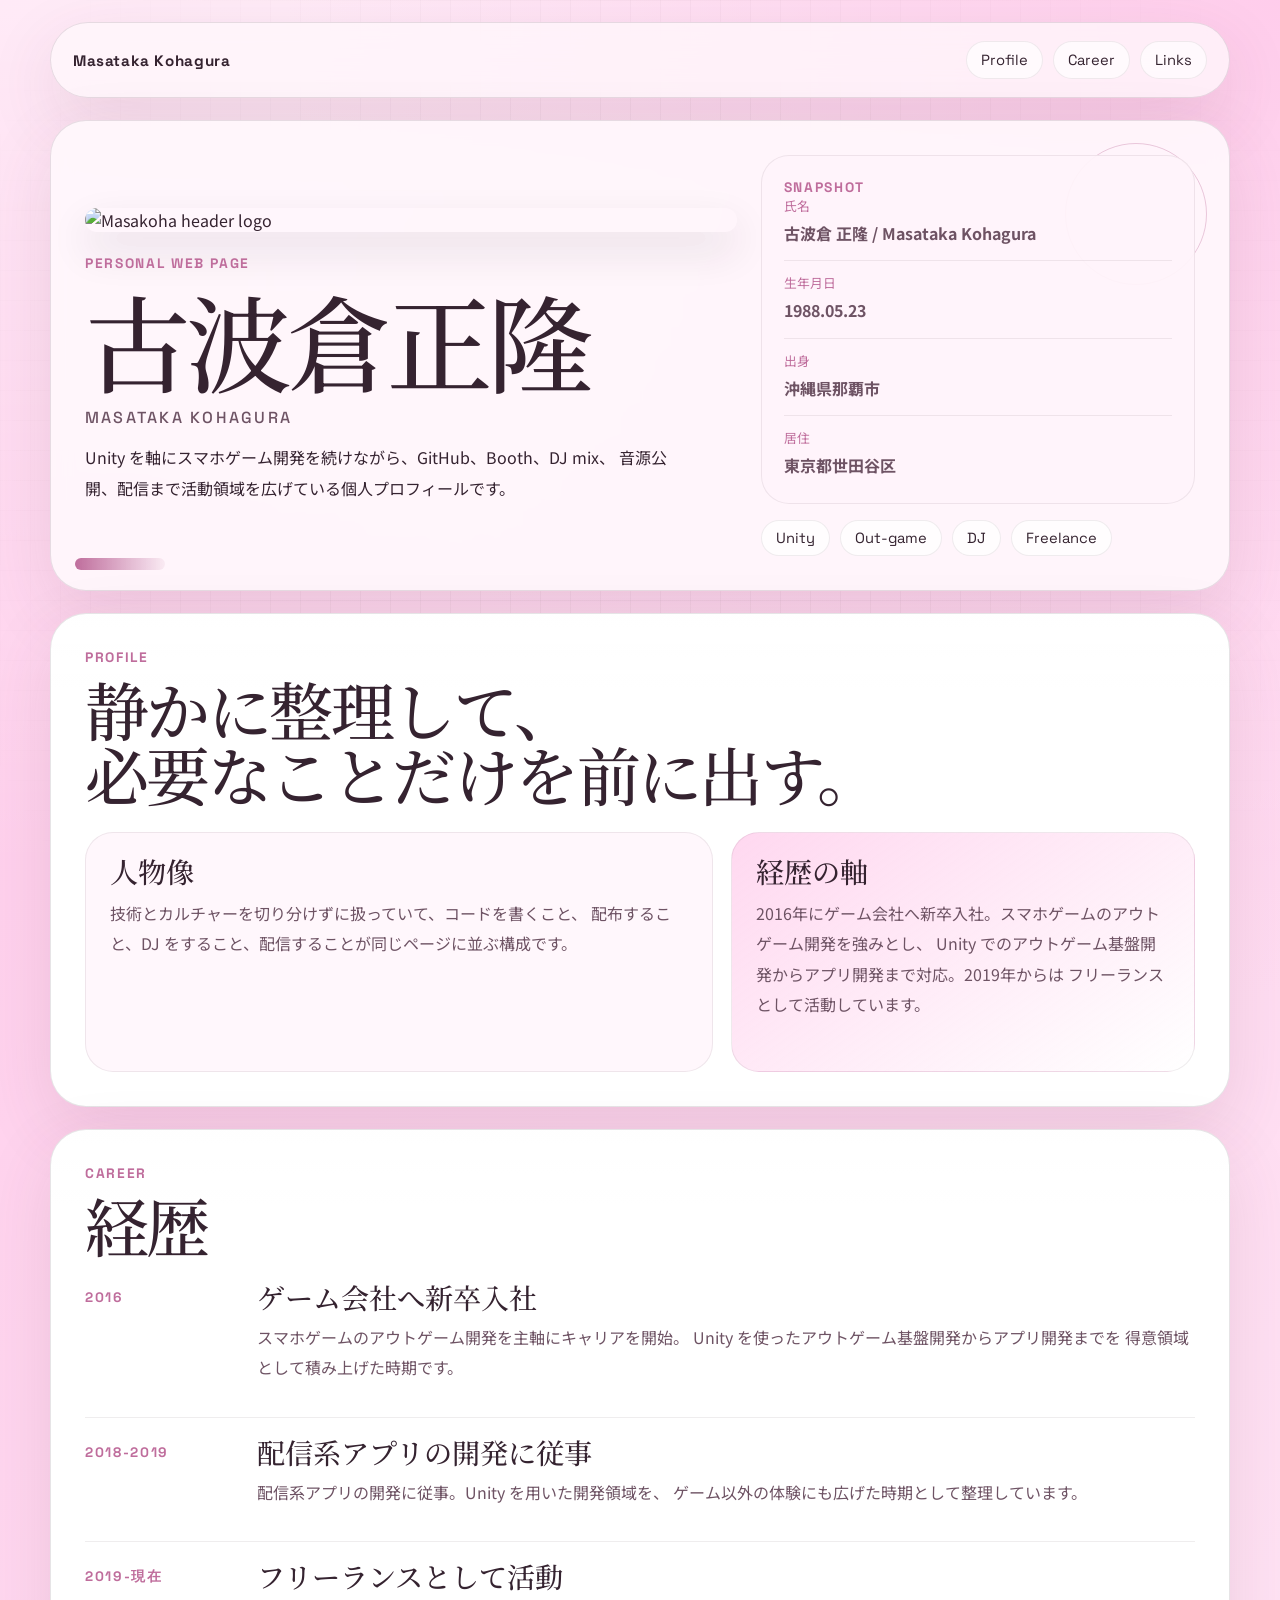
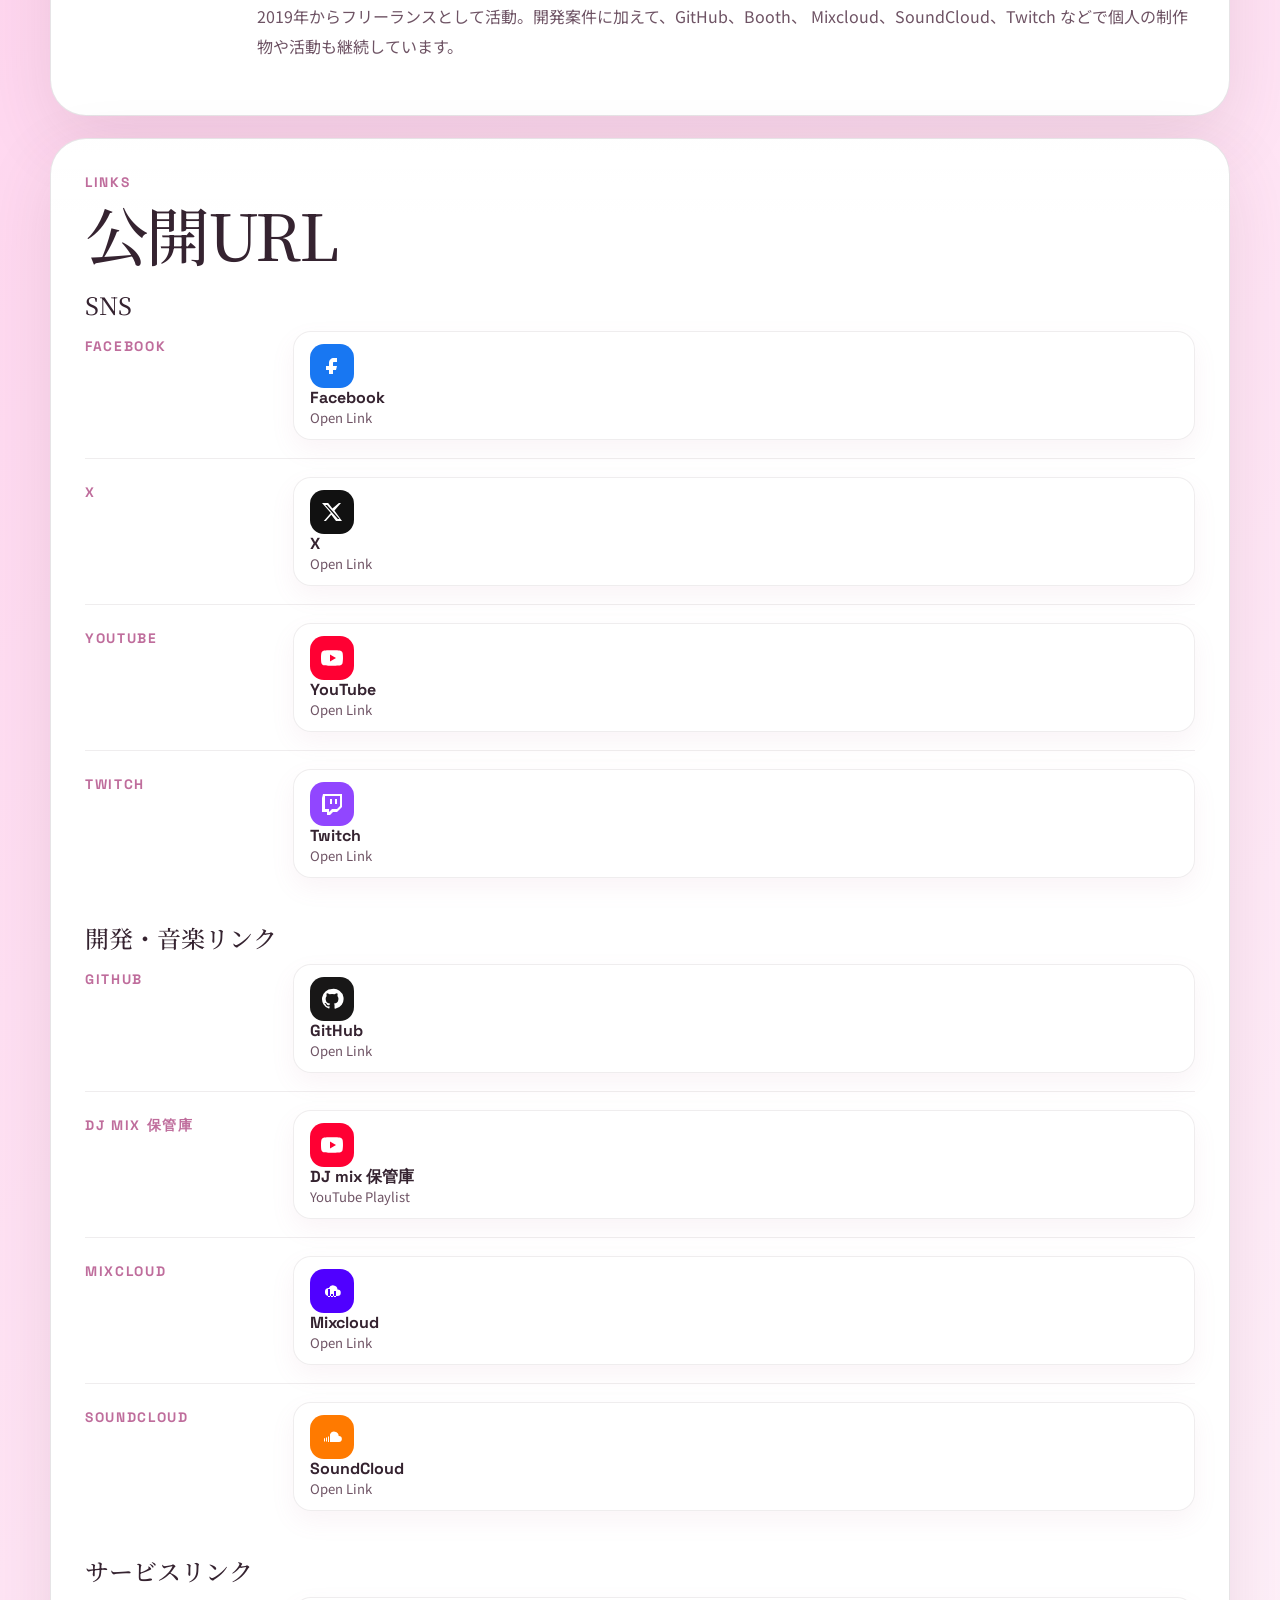
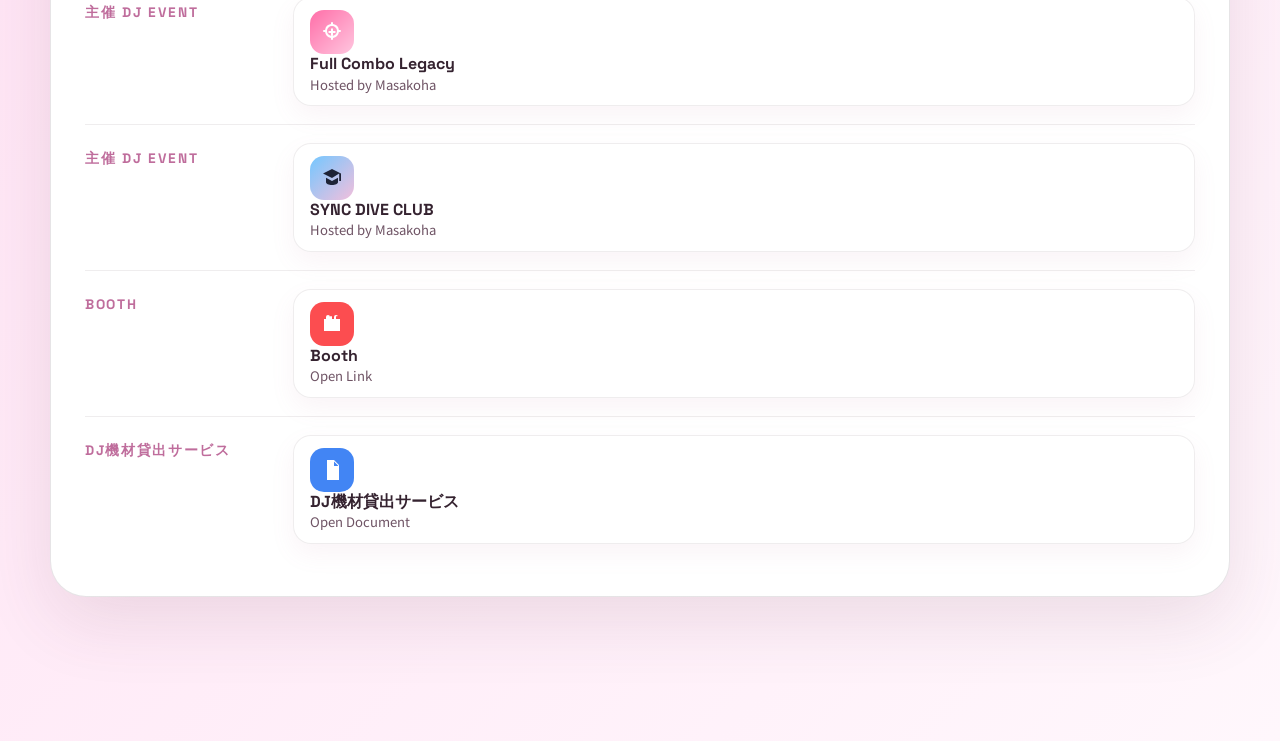
==== commit b5557bc7: "Use LFS-managed image assets for site branding" ====
--- a/index.html
+++ b/index.html
@@ -8,7 +8,7 @@
       name="description"
       content="古波倉正隆さんのプロフィール、経歴、公開URLを直接掲載したシングルページです。"
     />
-    <link rel="icon" type="image/svg+xml" href="./assets/masakoha-icon.svg" />
+    <link rel="icon" type="image/png" href="./assets/masakoha_icon.png" />
     <link rel="preconnect" href="https://fonts.googleapis.com" />
     <link rel="preconnect" href="https://fonts.gstatic.com" crossorigin />
     <link
@@ -37,7 +37,7 @@
             <div class="hero-logo-wrap">
               <img
                 class="hero-logo"
-                src="./assets/masakoha-header.svg"
+                src="./assets/masakoha_header.png"
                 alt="Masakoha header logo"
               />
             </div>
@@ -232,6 +232,24 @@
               <h3 class="group-title">サービスリンク</h3>
               <div class="directory">
                 <article class="directory-row">
+                  <p class="directory-label">主催 DJ Event</p>
+                  <a class="service-button" href="./full-combo-legacy.html">
+                    <span class="service-mark logo-event" aria-hidden="true">
+                      <svg viewBox="0 0 24 24"><path d="M12 2a1 1 0 0 1 1 1v1.1a7 7 0 0 1 5.9 5.9H20a1 1 0 1 1 0 2h-1.1a7 7 0 0 1-5.9 5.9V19a1 1 0 1 1-2 0v-1.1A7 7 0 0 1 5.1 12H4a1 1 0 1 1 0-2h1.1A7 7 0 0 1 11 4.1V3a1 1 0 0 1 1-1zm0 4a5 5 0 1 0 0 10 5 5 0 0 0 0-10zm0 2.2a1 1 0 0 1 1 1v1.7h1.7a1 1 0 1 1 0 2H13V15a1 1 0 1 1-2 0v-2.1H9.3a1 1 0 1 1 0-2H11V9.2a1 1 0 0 1 1-1z"/></svg>
+                    </span>
+                    <span class="service-copy"><strong>Full Combo Legacy</strong><span>Hosted by Masakoha</span></span>
+                  </a>
+                </article>
+                <article class="directory-row">
+                  <p class="directory-label">主催 DJ Event</p>
+                  <a class="service-button" href="./sync-dive-club.html">
+                    <span class="service-mark logo-event-alt" aria-hidden="true">
+                      <svg viewBox="0 0 24 24"><path d="M12 3 3 7.5 12 12l7.2-4.4V15h1.8V7.5L12 3zm-6 8.7V16c0 1.8 2.7 3 6 3s6-1.2 6-3v-4.3L12 15l-6-3.3z"/></svg>
+                    </span>
+                    <span class="service-copy"><strong>SYNC DIVE CLUB</strong><span>Hosted by Masakoha</span></span>
+                  </a>
+                </article>
+                <article class="directory-row">
                   <p class="directory-label">Booth</p>
                   <a class="service-button" href="https://masakoha.booth.pm/" target="_blank" rel="noreferrer">
                     <span class="service-mark logo-booth" aria-hidden="true">
--- a/styles.css
+++ b/styles.css
@@ -532,6 +532,16 @@
   color: #fff;
 }
 
+.logo-event {
+  background: linear-gradient(135deg, #ff6ea8, #ffc6df);
+  color: #fff;
+}
+
+.logo-event-alt {
+  background: linear-gradient(135deg, #74c7ff, #f2bfdc);
+  color: #1e2336;
+}
+
 .footer {
   margin-top: 22px;
   padding-top: 24px;
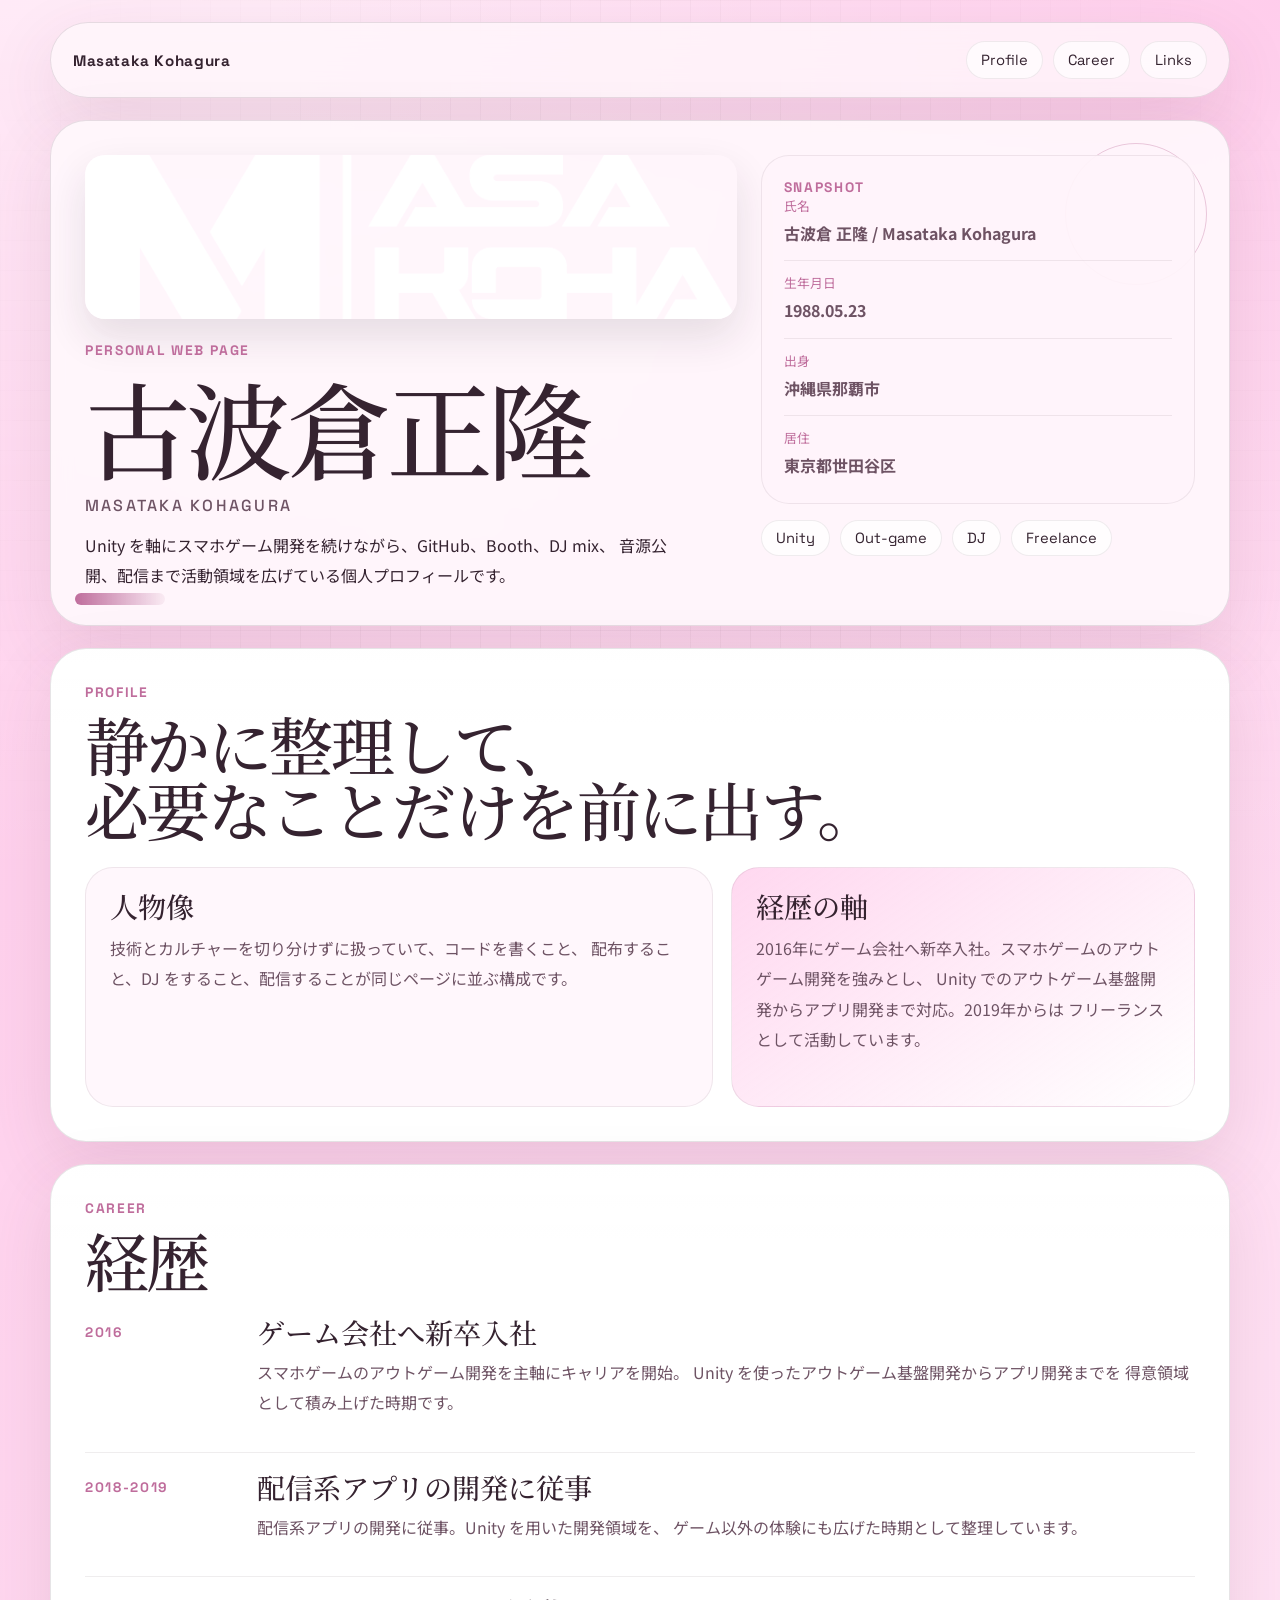
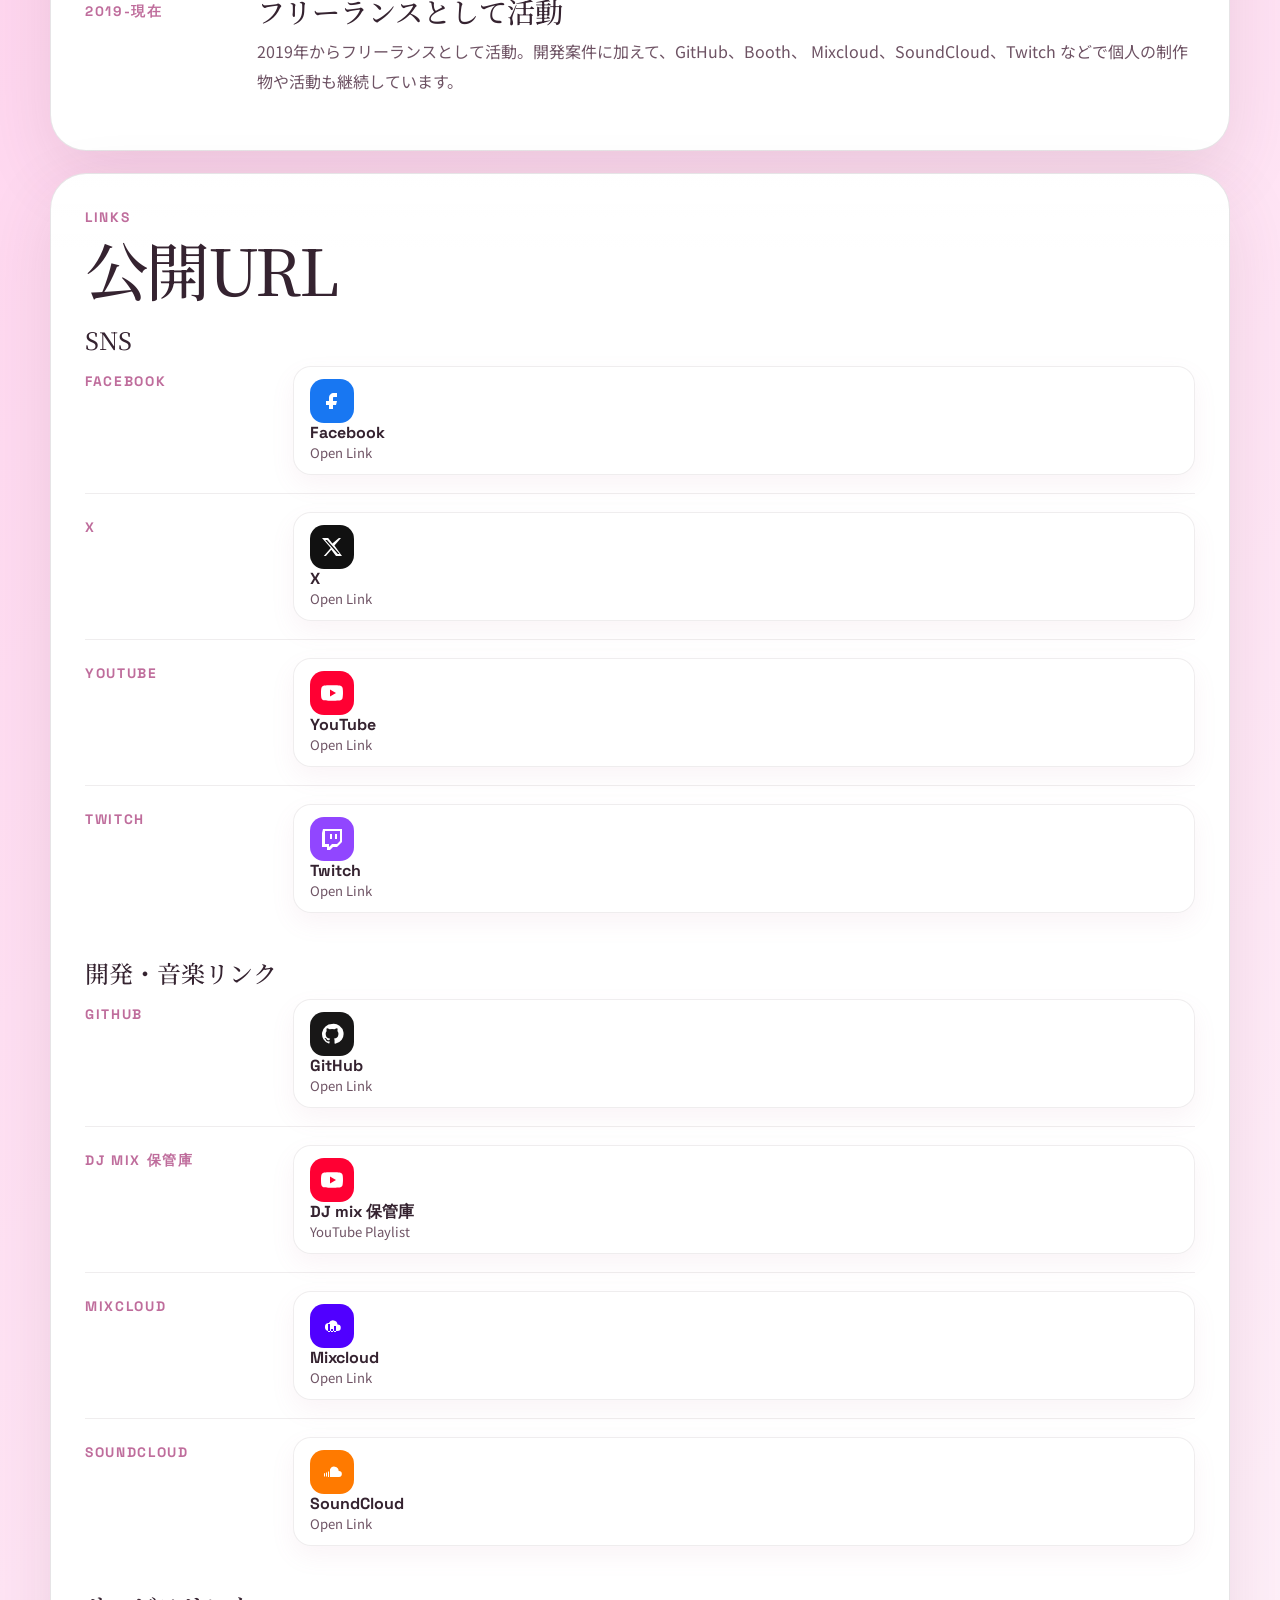
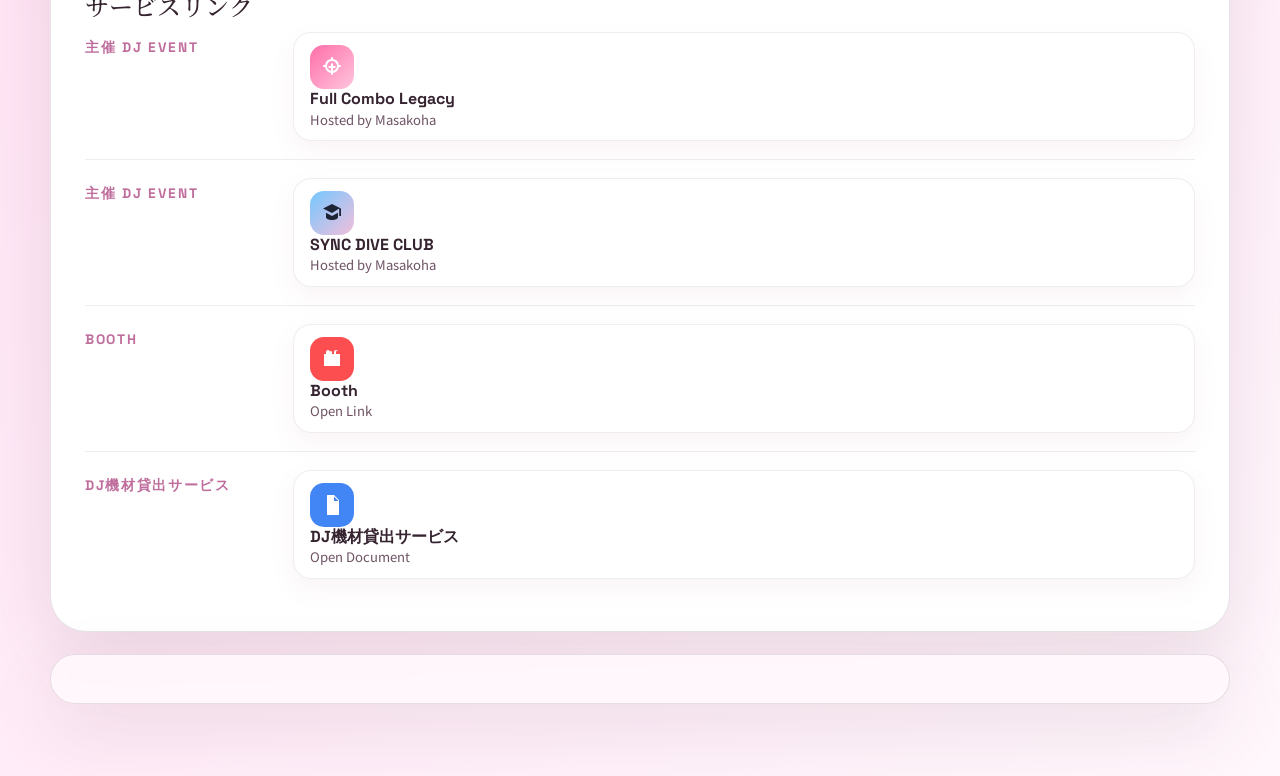
==== commit c2517166: "Set GitHub Pages custom domain" ====
--- a/index.html
+++ b/index.html
@@ -8,6 +8,7 @@
       name="description"
       content="古波倉正隆さんのプロフィール、経歴、公開URLを直接掲載したシングルページです。"
     />
+    <link rel="canonical" href="https://www.masakoha.com/" />
     <link rel="icon" type="image/png" href="./assets/masakoha_icon.png" />
     <link rel="preconnect" href="https://fonts.googleapis.com" />
     <link rel="preconnect" href="https://fonts.gstatic.com" crossorigin />
